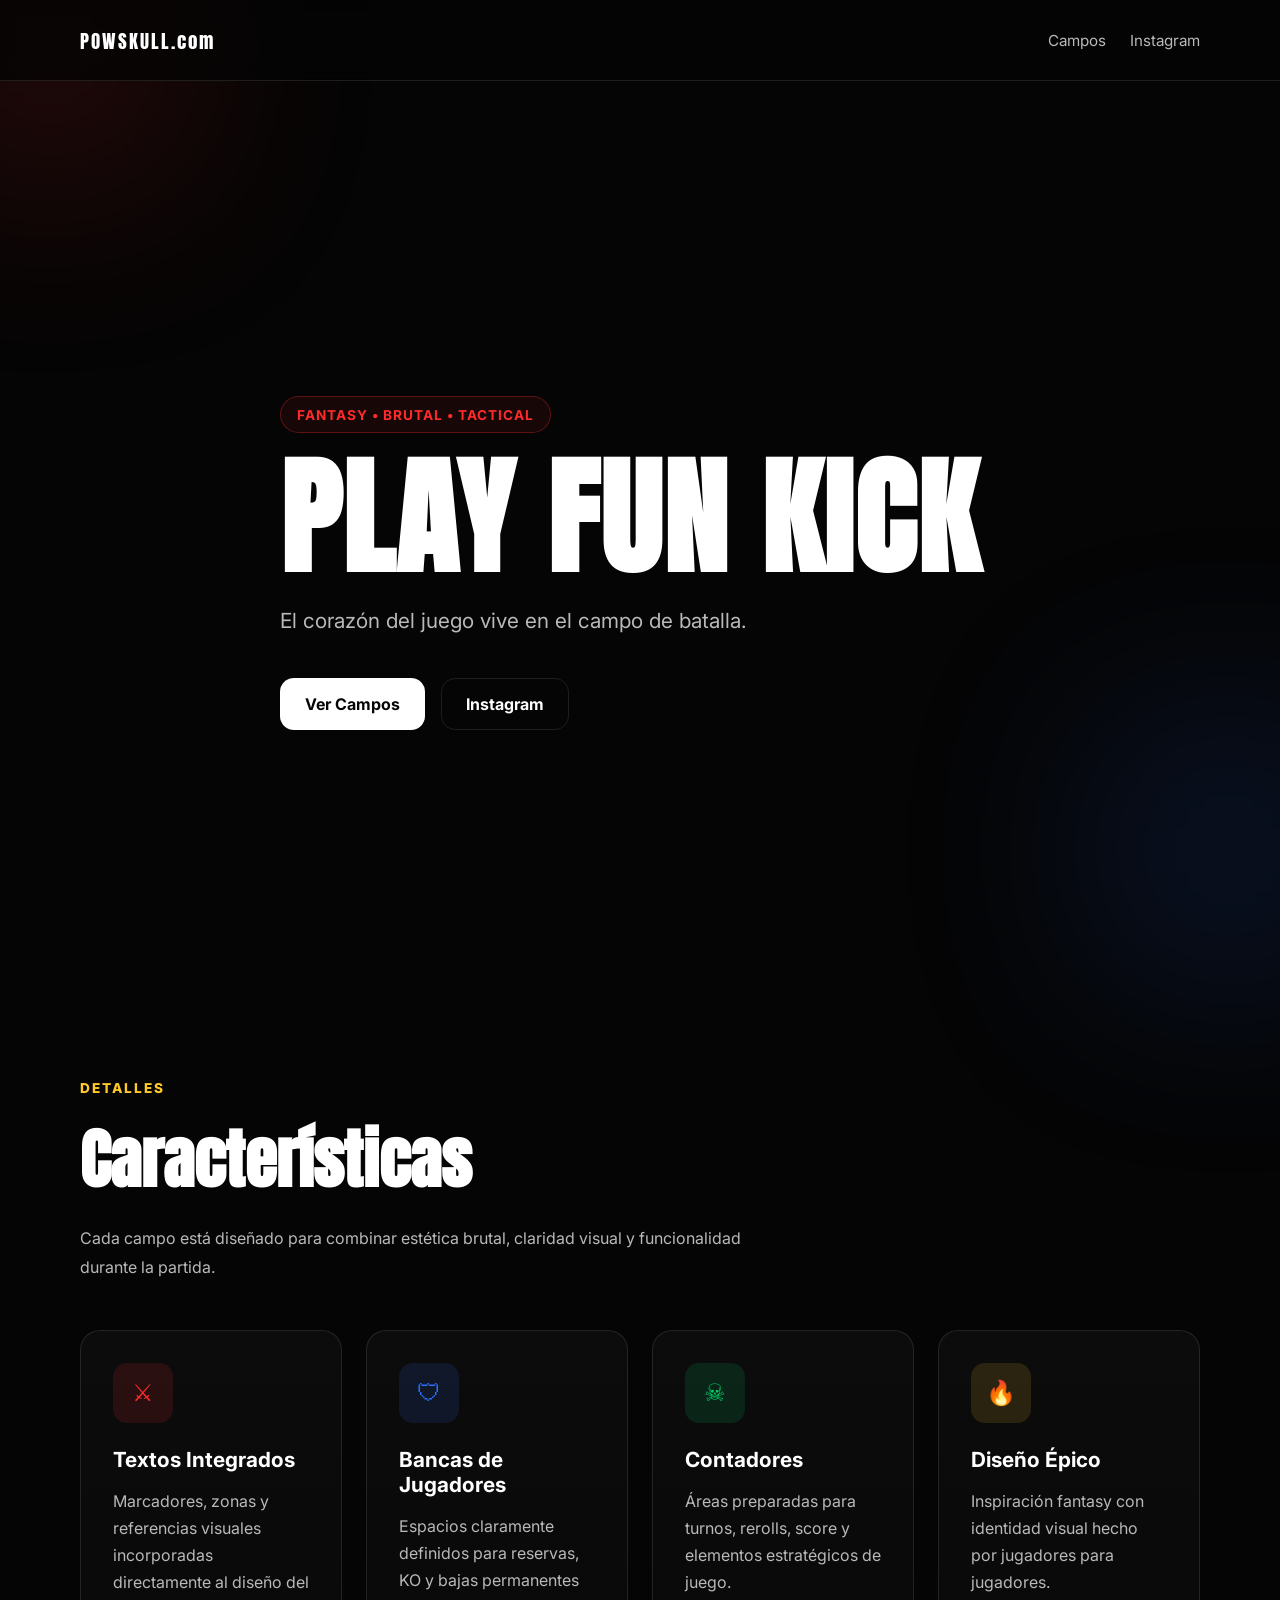
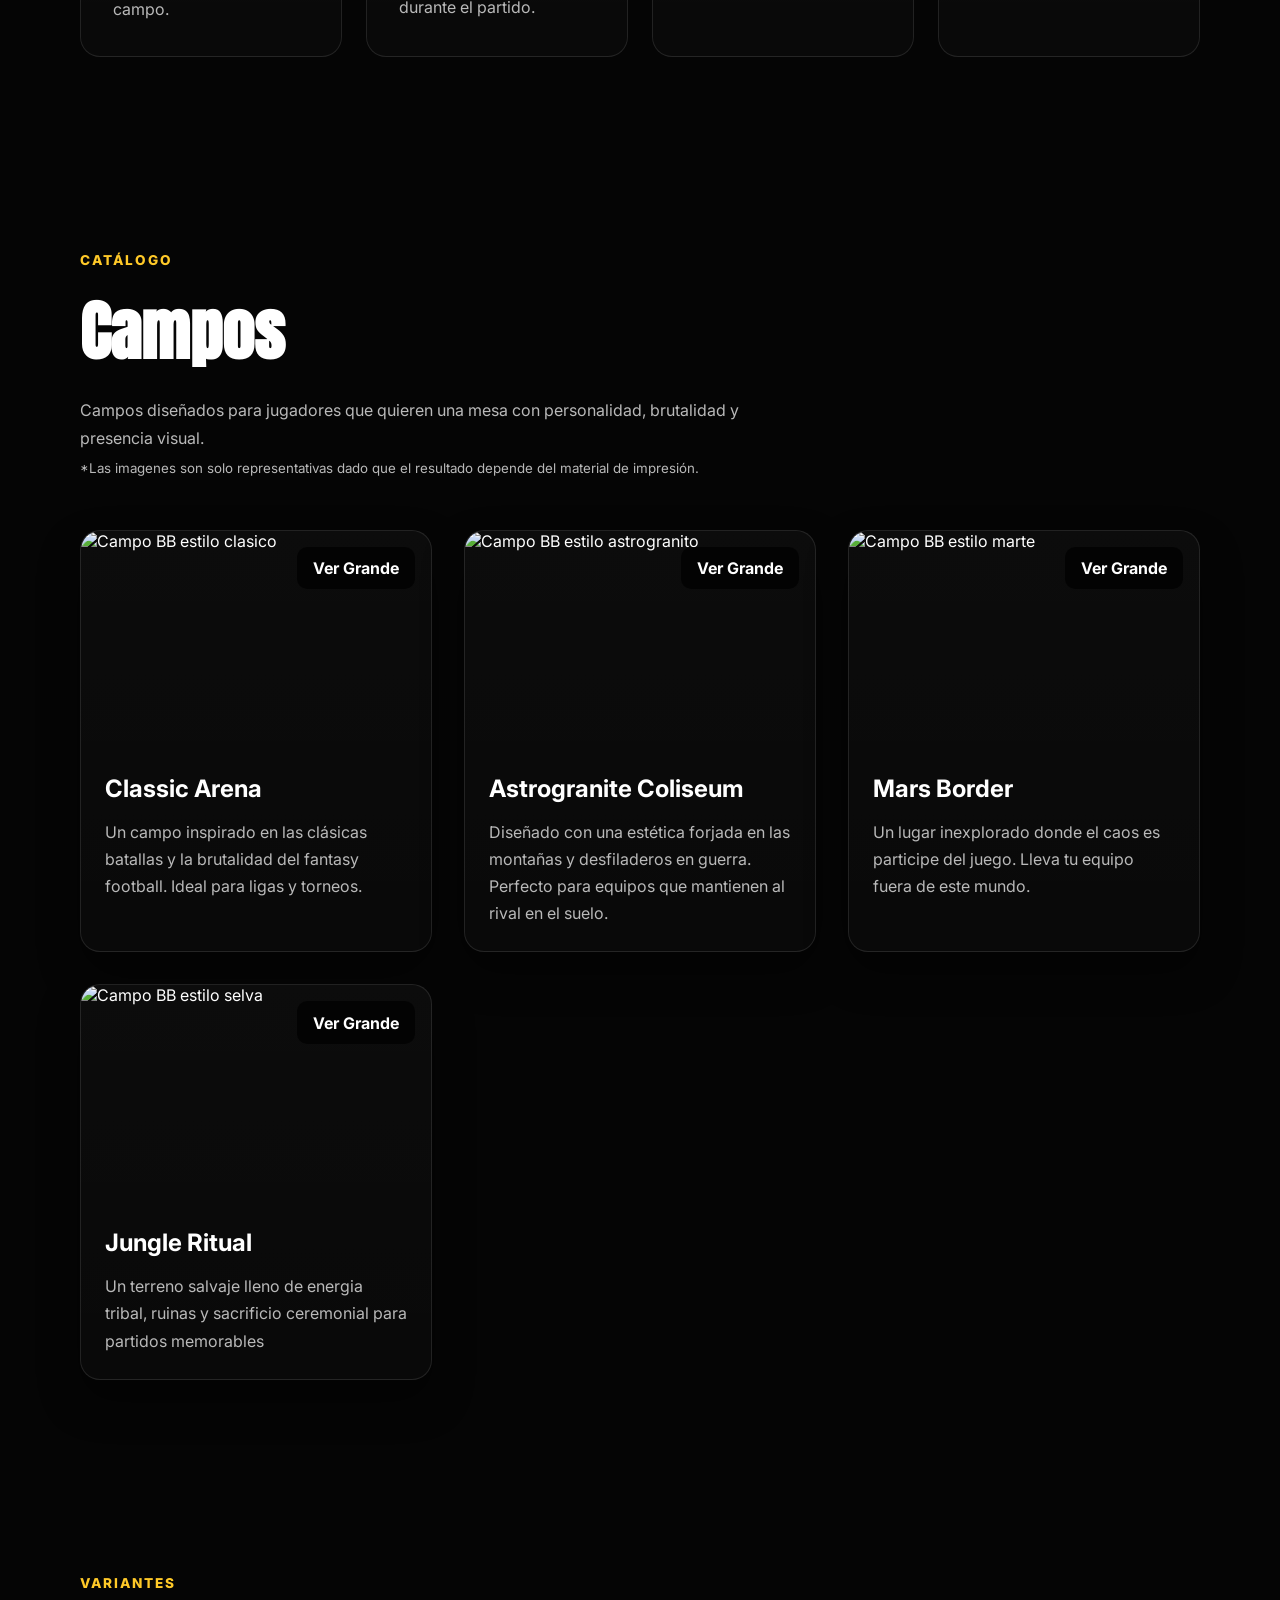
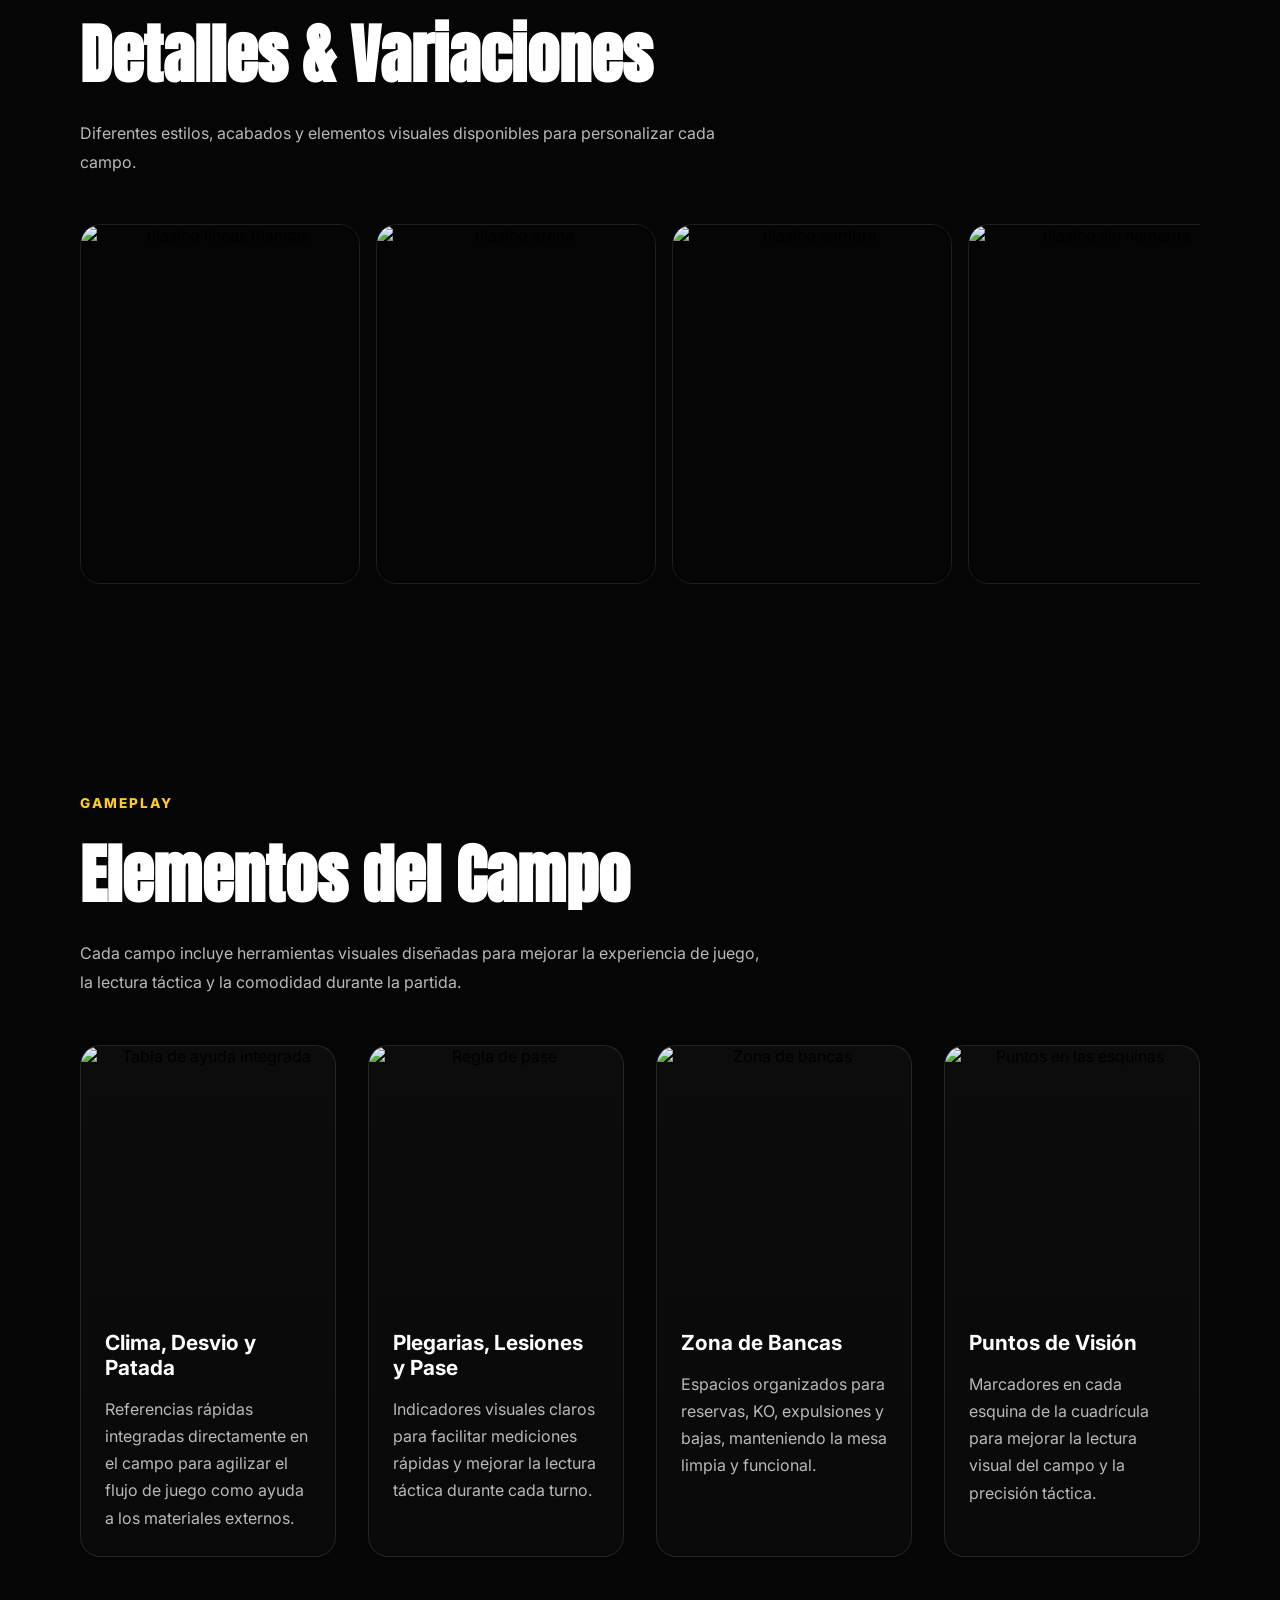
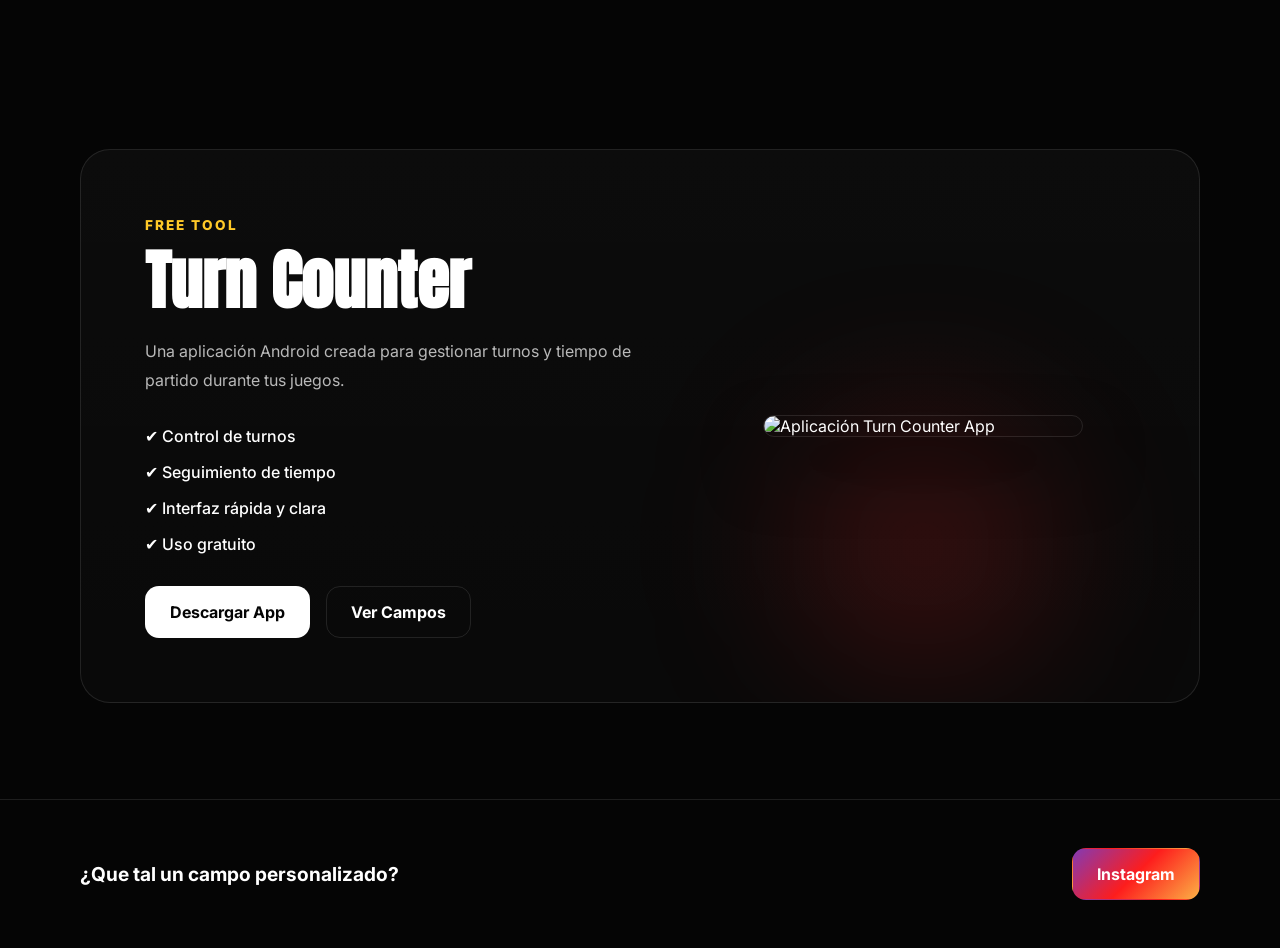
==== index.html @ 105426cb "initial commit" ====
<!DOCTYPE html>
<html lang="es">
  <head>
    <!-- =========================
         META SEO
    ========================== -->
    <meta charset="UTF-8" />
    <meta name="viewport" content="width=device-width, initial-scale=1.0" />

    <title>POWSKULL | Football Fantasy Pitches</title>

    <meta
      name="description"
      content="Catálogo de campos personalizados compatibles con fantasy football. Diseños épicos inspirados en fantasy football y heavy metal."
    />

    <meta
      name="keywords"
      content="Fantasy football, pitches, tabletop, warhammer, campos personalizados, juegos de mesa"
    />

    <meta name="author" content="chilangomagic" />

    <!-- Open Graph -->
    <meta property="og:title" content="PLAY FUN KICK" />
    <meta
      property="og:description"
      content="El corazón del juego vive en el campo de batalla."
    />
    <meta property="og:type" content="website" />

    <!-- Favicon -->
    <link rel="icon" href="./assets/favicon.png" />

    <!-- Fonts -->
    <link rel="preconnect" href="https://fonts.googleapis.com" />
    <link rel="preconnect" href="https://fonts.gstatic.com" crossorigin />

    <link
      href="https://fonts.googleapis.com/css2?family=Anton&family=Inter:wght@300;400;500;700;900&display=swap"
      rel="stylesheet"
    />

    <!-- CSS -->
    <link rel="stylesheet" href="./styles.css" />
  </head>

  <body>
    <!-- =========================
         BACKGROUND EFFECTS
    ========================== -->
    <div class="noise"></div>
    <div class="gradient-orb orb-red"></div>
    <div class="gradient-orb orb-blue"></div>

    <!-- =========================
         HEADER
    ========================== -->
    <header class="header">
      <div class="container">
        <a href="#" class="logo">POWSKULL.com</a>

        <nav class="nav">
          <a href="#pitches">Campos</a>
          <a
			href="https://instagram.com/chilangomagic"
            target="_blank"
            rel="noopener noreferrer"
          >
            Instagram
          </a>
        </nav>
      </div>
    </header>

    <!-- =========================
         HERO
    ========================== -->
    <main>
      <section class="hero">
        <div class="container hero-content">
          <span class="hero-tag">Fantasy • Brutal • Tactical</span>

          <h1>PLAY FUN KICK</h1>

          <p class="hero-description">
            El corazón del juego vive en el campo de batalla.
          </p>

          <div class="hero-actions">
            <a href="#pitches" class="btn btn-primary">
              Ver Campos
            </a>

            <a
              href="https://instagram.com/chilangomagic"
              target="_blank"
              rel="noopener noreferrer"
              class="btn btn-outline"
            >
              Instagram
            </a>
          </div>
        </div>
      </section>

<!-- =========================
     FEATURES
========================== -->
<section class="features section" id="features">
  <div class="container">
    <div class="section-header">
      <span class="section-label">DETALLES</span>

      <h2>Características</h2>

      <p>
        Cada campo está diseñado para combinar estética brutal,
        claridad visual y funcionalidad durante la partida.
      </p>
    </div>

    <div class="features-grid">

      <!-- FEATURE CARD -->
      <article class="feature-card">
        <div class="feature-icon feature-red">⚔</div>

        <h3>Textos Integrados</h3>

        <p>
          Marcadores, zonas y referencias visuales incorporadas
          directamente al diseño del campo.
        </p>
      </article>

      <!-- FEATURE CARD -->
      <article class="feature-card">
        <div class="feature-icon feature-blue">🛡</div>

        <h3>Bancas de Jugadores</h3>

        <p>
          Espacios claramente definidos para reservas, KO y bajas
          permanentes durante el partido.
        </p>
      </article>

      <!-- FEATURE CARD -->
      <article class="feature-card">
        <div class="feature-icon feature-green">☠</div>

        <h3>Contadores</h3>

        <p>
          Áreas preparadas para turnos, rerolls, score y elementos
          estratégicos de juego.
        </p>
      </article>

      <!-- FEATURE CARD -->
      <article class="feature-card">
        <div class="feature-icon feature-yellow">🔥</div>

        <h3>Diseño Épico</h3>

        <p>
          Inspiración fantasy con identidad visual
          hecho por jugadores para jugadores.
        </p>
      </article>

    </div>
  </div>
</section>

      <!-- =========================
           PITCHES
      ========================== -->
      <section class="pitches section" id="pitches">
        <div class="container">
          <div class="section-header">
            <span class="section-label">CATÁLOGO</span>

            <h2>Campos</h2>

            <p>
              Campos diseñados para jugadores que quieren una mesa con
              personalidad, brutalidad y presencia visual. <br/><small>*Las imagenes son solo representativas dado que el resultado depende del material de impresión.</small>
            </p>
          </div>

          <!-- GRID -->
          <div class="pitch-grid">

            <!-- CARD -->
            <article class="pitch-card">

			  <button
				class="expand-button"
				data-image="./assets/clasico-original.jpg"
				data-title="Classic Arena"
			  >
				Ver Grande
			  </button>

			  <div class="pitch-image-wrapper">
				<img
				  src="./assets/clasico-original.jpg"
				  alt="Campo BB estilo clasico"
				  class="pitch-image"
				  loading="lazy"
				/>
			  </div>

			  <div class="pitch-content">
				<h3>Classic Arena</h3>

				<p>
				  Un campo inspirado en las clásicas batallas y la brutalidad del fantasy
				  football. Ideal para ligas y torneos.
				</p>
			  </div>
			</article>

            <!-- CARD -->
		  <article class="pitch-card">
			  <button
				class="expand-button"
				data-image="./assets/astrogranito.jpg"
				data-title="Astrogranite Coliseum"
			  >
				Ver Grande
			  </button>

			  <div class="pitch-image-wrapper">
				<img
				  src="./assets/astrogranito.jpg"
				  alt="Campo BB estilo astrogranito"
				  class="pitch-image"
				  loading="lazy"
				/>
			  </div>

			  <div class="pitch-content">
				<h3>Astrogranite Coliseum</h3>

				<p>
				  Diseñado con una estética forjada en las montañas y desfiladeros en guerra.
                  Perfecto para equipos que mantienen al rival en el suelo.
				</p>
			  </div>
			</article>

            <!-- CARD -->
		  <article class="pitch-card">
			  <button
				class="expand-button"
				data-image="./assets/marte.jpg"
				data-title="Mars Border"
			  >
				Ver Grande
			  </button>

			  <div class="pitch-image-wrapper">
				<img
				  src="./assets/marte.jpg"
				  alt="Campo BB estilo marte"
				  class="pitch-image"
				  loading="lazy"
				/>
			  </div>

			  <div class="pitch-content">
				<h3>Mars Border</h3>

				<p>
				  Un lugar inexplorado donde el caos es participe del juego.
				  Lleva tu equipo fuera de este mundo.
				</p>
			  </div>
			</article>

            <!-- CARD -->
		  <article class="pitch-card">
			  <button
				class="expand-button"
				data-image="./assets/selva.jpg"
				data-title="Jungle Ritual"
			  >
				Ver Grande
			  </button>

			  <div class="pitch-image-wrapper">
				<img
				  src="./assets/selva.jpg"
				  alt="Campo BB estilo selva"
				  class="pitch-image"
				  loading="lazy"
				/>
			  </div>

			  <div class="pitch-content">
				<h3>Jungle Ritual</h3>

				<p>
				  Un terreno salvaje lleno de energia tribal, ruinas y sacrificio ceremonial para partidos memorables
				</p>
			  </div>

          </div>
        </div>
      </section>
	  
	  <!-- =========================
     VARIANTS GALLERY
========================== -->
<section class="variants section" id="variants">
  <div class="container">

    <div class="section-header">
      <span class="section-label">VARIANTES</span>

      <h2>Detalles & Variaciones</h2>

      <p>
        Diferentes estilos, acabados y elementos visuales
        disponibles para personalizar cada campo.
      </p>
    </div>

    <!-- CAROUSEL -->
    <div class="variants-carousel">

      <!-- ITEM -->
      <article class="variant-item">
        <button
          class="variant-expand"
          data-image="./assets/clasico-lineas-blancas.jpg"
          data-title="Classic White Lines"
        >
          <img
            src="./assets/clasico-lineas-blancas.jpg"
            alt="clasico lineas blancas"
            loading="lazy"
          />
        </button>
      </article>

      <!-- ITEM -->
      <article class="variant-item">
        <button
          class="variant-expand"
          data-image="./assets/clasico-arena.jpg"
          data-title="Classic Sand"
        >
          <img
            src="./assets/clasico-arena.jpg"
            alt="clasico arena"
            loading="lazy"
          />
        </button>
      </article>

      <!-- ITEM -->
      <article class="variant-item">
        <button
          class="variant-expand"
          data-image="./assets/clasico-sombra.jpg"
          data-title="Classic Shadow"
        >
          <img
            src="./assets/clasico-sombra.jpg"
            alt="clasico sombra"
            loading="lazy"
          />
        </button>
      </article>
	  
      <!-- ITEM -->
      <article class="variant-item">
        <button
          class="variant-expand"
          data-image="./assets/classic-whithout-numbers.jpg"
          data-title="Classic Without Numbers"
        >
          <img
            src="./assets/classic-whithout-numbers.jpg"
            alt="clasico sin numeros"
            loading="lazy"
          />
        </button>
      </article>	 

      <!-- ITEM -->
      <article class="variant-item">
        <button
          class="variant-expand"
          data-image="./assets/classic-dust-without-logo.jpg"
          data-title="Classic Without Logo"
        >
          <img
            src="./assets/classic-dust-without-logo.jpg"
            alt="clasico sin logo"
            loading="lazy"
          />
        </button>
      </article>	  

      
    </div>

  </div>
</section>

<!-- =========================
     GAME ELEMENTS
========================== -->
<section class="game-elements section" id="game-elements">
  <div class="container">

    <div class="section-header">
      <span class="section-label">GAMEPLAY</span>

      <h2>Elementos del Campo</h2>

      <p>
        Cada campo incluye herramientas visuales diseñadas
        para mejorar la experiencia de juego, la lectura
        táctica y la comodidad durante la partida.
      </p>
    </div>

    <div class="elements-grid">

      <!-- ITEM -->
      <article class="element-card">

        <button
          class="element-expand"
          data-image="./assets/tables-01.jpg"
          data-title="Clima, Desvio y Patada"
        >
          <img
            src="./assets/tables-01.jpg"
            alt="Tabla de ayuda integrada"
            loading="lazy"
          />
        </button>

        <div class="element-content">
          <h3>Clima, Desvio y Patada</h3>

          <p>
            Referencias rápidas integradas directamente
            en el campo para agilizar el flujo de juego
            como ayuda a los materiales externos.
          </p>
        </div>

      </article>

      <!-- ITEM -->
      <article class="element-card">

        <button
          class="element-expand"
          data-image="./assets/tables-02.jpg"
          data-title="Plegarias, Lesiones y Pase"
        >
          <img
            src="./assets/tables-02.jpg"
            alt="Regla de pase"
            loading="lazy"
          />
        </button>

        <div class="element-content">
          <h3>Plegarias, Lesiones y Pase</h3>

          <p>
            Indicadores visuales claros para facilitar
            mediciones rápidas y mejorar la lectura
            táctica durante cada turno.
          </p>
        </div>

      </article>

      <!-- ITEM -->
      <article class="element-card">

        <button
          class="element-expand"
          data-image="./assets/bancas.jpg"
          data-title="Zona de Bancas"
        >
          <img
            src="./assets/bancas.jpg"
            alt="Zona de bancas"
            loading="lazy"
          />
        </button>

        <div class="element-content">
          <h3>Zona de Bancas</h3>

          <p>
            Espacios organizados para reservas, KO,
            expulsiones y bajas, manteniendo la mesa
            limpia y funcional.
          </p>
        </div>

      </article>

      <!-- ITEM -->
      <article class="element-card">

        <button
          class="element-expand"
          data-image="./assets/esquinas.jpg"
          data-title="Puntos de Visión"
        >
          <img
            src="./assets/esquinas.jpg"
            alt="Puntos en las esquinas"
            loading="lazy"
          />
        </button>

        <div class="element-content">
          <h3>Puntos de Visión</h3>

          <p>
            Marcadores en cada esquina de la cuadrícula
            para mejorar la lectura visual del campo
            y la precisión táctica.
          </p>
        </div>

      </article>

    </div>

  </div>
</section>

<!-- =========================
     APP SECTION
========================== -->
<section class="app-section section" id="app">
  <div class="container">

    <div class="app-wrapper">

      <!-- CONTENT -->
      <div class="app-content">

        <span class="section-label">
          FREE TOOL
        </span>

        <h2>
          Turn Counter
        </h2>

        <p>
          Una aplicación Android creada para gestionar
          turnos y tiempo de partido
          durante tus juegos.
        </p>

        <ul class="app-features">
          <li>✔ Control de turnos</li>
          <li>✔ Seguimiento de tiempo</li>
          <li>✔ Interfaz rápida y clara</li>
          <li>✔ Uso gratuito</li>
        </ul>

        <div class="app-actions">

          <!-- CAMBIA EL LINK -->
          <a
            href="https://bb-turn-counter.vercel.app/resources/turncounter.apk"
            target="_blank"
            rel="noopener noreferrer"
            class="btn btn-primary"
          >
            Descargar App
          </a>

          <a
            href="#pitches"
            class="btn btn-outline"
          >
            Ver Campos
          </a>

        </div>

      </div>

      <!-- IMAGE -->
      <div class="app-image-wrapper">

        <!-- CAMBIA LA IMAGEN -->
        <img
          src="https://bb-turn-counter.vercel.app/img/turn-counter.jpeg"
          alt="Aplicación Turn Counter App"
          class="app-image"
          loading="lazy"
        />

      </div>

    </div>

  </div>
</section>
    </main>

    <!-- =========================
         FOOTER
    ========================== -->
    <footer class="footer">
      <div class="container footer-content">
        <p class="footer-title">
          ¿Que tal un campo personalizado?
        </p>

        <div class="footer-actions">
          <a
            href="https://wa.me/5210000000000"
            target="_blank"
            rel="noopener noreferrer"
            class="btn btn-whatsapp"
			style="display:none"
          >
            WhatsApp
          </a>

          <a
            href="https://instagram.com/chilangomagic"
            target="_blank"
            rel="noopener noreferrer"
            class="btn btn-instagram"
          >
            Instagram
          </a>
        </div>
      </div>
    </footer>

<!-- =========================
     IMAGE MODAL
========================== -->
<div class="modal" id="imageModal">
  <div class="modal-overlay"></div>

  <div class="modal-content">
    <button class="modal-close" id="modalClose">
      ✕
    </button>

    <img
      src=""
      alt=""
      class="modal-image"
      id="modalImage"
    />

    <h3 class="modal-title" id="modalTitle"></h3>
  </div>
</div>
    <!-- JS -->
    <script src="./main.js"></script>
  </body>
</html>
---- styles.css ----
/* =========================================
   RESET
========================================= */

*,
*::before,
*::after {
  box-sizing: border-box;
  margin: 0;
  padding: 0;
}

html {
  scroll-behavior: smooth;
}

img {
  display: block;
  width: 100%;
}

a {
  text-decoration: none;
  color: inherit;
}

button,
input,
textarea {
  font: inherit;
}

/* =========================================
   ROOT
========================================= */

:root {
  --bg: #050505;
  --bg-secondary: #101010;

  --white: #ffffff;
  --gray: #b9b9b9;
  --border: rgba(255, 255, 255, 0.1);

  --red: #ff2b2b;
  --blue: #2b6fff;
  --green: #00d26a;
  --yellow: #ffc928;

  --shadow: 0 20px 40px rgba(0, 0, 0, 0.45);

  --radius: 20px;

  --transition: 0.3s ease;
}

/* =========================================
   BASE
========================================= */

body {
  font-family: "Inter", sans-serif;
  background: var(--bg);
  color: var(--white);
  overflow-x: hidden;
  min-height: 100vh;
  position: relative;
}

.container {
  width: min(1120px, 92%);
  margin-inline: auto;
}

.section {
  padding: 6rem 0;
}

/* =========================================
   BACKGROUND FX
========================================= */

.noise {
  position: fixed;
  inset: 0;
  opacity: 0.03;
  pointer-events: none;
  z-index: -1;

  background-image:
    url("https://www.transparenttextures.com/patterns/asfalt-dark.png");
}

.gradient-orb {
  position: fixed;
  width: 300px;
  height: 300px;
  filter: blur(100px);
  opacity: 0.12;
  z-index: -1;
}

.orb-red {
  background: var(--red);
  top: -100px;
  left: -100px;
}

.orb-blue {
  background: var(--blue);
  right: -100px;
  bottom: -100px;
}

/* =========================================
   HEADER
========================================= */

.header {
  position: sticky;
  top: 0;
  z-index: 100;

  backdrop-filter: blur(10px);

  background: rgba(5, 5, 5, 0.75);

  border-bottom: 1px solid var(--border);
}

.header .container {
  display: flex;
  align-items: center;
  justify-content: space-between;

  min-height: 80px;
}

.logo {
  font-family: "Anton", sans-serif;
  letter-spacing: 2px;
  font-size: 1.2rem;
}

.nav {
  display: flex;
  gap: 1.5rem;
}

.nav a {
  color: var(--gray);
  transition: var(--transition);
  font-size: 0.95rem;
}

.nav a:hover {
  color: var(--white);
}

/* =========================================
   HERO
========================================= */

.hero {
  min-height: 100vh;

  display: flex;
  align-items: center;

  padding: 8rem 0 4rem;
}

.hero-content {
  max-width: 720px;
}

.hero-tag {
  display: inline-block;

  border: 1px solid rgba(255, 43, 43, 0.3);

  background: rgba(255, 43, 43, 0.08);

  color: var(--red);

  padding: 0.6rem 1rem;
  border-radius: 999px;

  margin-bottom: 1.5rem;

  font-size: 0.85rem;
  font-weight: 700;
  letter-spacing: 1px;
  text-transform: uppercase;
}

.hero h1 {
  font-family: "Anton", sans-serif;
  font-size: clamp(4rem, 14vw, 8rem);
  line-height: 0.95;
  letter-spacing: 2px;

  margin-bottom: 1.5rem;
}

.hero-description {
  color: var(--gray);

  font-size: clamp(1rem, 2vw, 1.3rem);

  line-height: 1.7;

  max-width: 620px;

  margin-bottom: 2.5rem;
}

/* =========================================
   BUTTONS
========================================= */

.hero-actions,
.footer-actions {
  display: flex;
  gap: 1rem;
  flex-wrap: wrap;
}

.btn {
  display: inline-flex;
  align-items: center;
  justify-content: center;

  min-height: 52px;

  padding: 0 1.5rem;

  border-radius: 14px;

  font-weight: 700;

  transition: var(--transition);

  border: 1px solid transparent;
}

.btn:hover {
  transform: translateY(-2px);
}

.btn-primary {
  background: var(--white);
  color: var(--bg);
}

.btn-primary:hover {
  background: var(--red);
  color: var(--white);
}

.btn-outline {
  border-color: var(--border);
  color: var(--white);
}

.btn-outline:hover {
  border-color: var(--blue);
  background: rgba(43, 111, 255, 0.08);
}

.btn-whatsapp {
  background: var(--green);
  color: var(--bg);
}

.btn-instagram {
  background: linear-gradient(
    135deg,
    #833ab4,
    #fd1d1d,
    #fcb045
  );

  color: var(--white);
}

/* =========================================
   SECTION HEADER
========================================= */

.section-header {
  margin-bottom: 3rem;
}

.section-label {
  display: inline-block;

  color: var(--yellow);

  font-size: 0.85rem;
  font-weight: 800;
  letter-spacing: 2px;

  margin-bottom: 1rem;
}

.section-header h2 {
  font-family: "Anton", sans-serif;

  font-size: clamp(2.5rem, 8vw, 4rem);

  margin-bottom: 1rem;
}

.section-header p {
  color: var(--gray);

  max-width: 680px;

  line-height: 1.8;
}

/* =========================================
   PITCH GRID
========================================= */

.pitch-grid {
  display: grid;
  gap: 2rem;
}

.pitch-card {
  background: linear-gradient(
    180deg,
    rgba(255, 255, 255, 0.03),
    rgba(255, 255, 255, 0.02)
  );

  border: 1px solid var(--border);

  border-radius: var(--radius);

  overflow: hidden;

  transition: var(--transition);

  box-shadow: var(--shadow);
}

.pitch-card:hover {
  transform: translateY(-6px);
  border-color: rgba(255, 43, 43, 0.3);
}

.pitch-image-wrapper {
  overflow: hidden;
  aspect-ratio: 16 / 10;
}

.pitch-image {
  height: 100%;
  object-fit: cover;

  transition: transform 0.5s ease;
}

.pitch-card:hover .pitch-image {
  transform: scale(1.05);
}

.pitch-content {
  padding: 1.5rem;
}

.pitch-content h3 {
  font-size: 1.5rem;

  margin-bottom: 1rem;
}

.pitch-content p {
  color: var(--gray);

  line-height: 1.7;
}

/* =========================================
   FOOTER
========================================= */

.footer {
  border-top: 1px solid var(--border);

  padding: 3rem 0;
}

.footer-content {
  display: flex;
  flex-direction: column;
  gap: 2rem;
}

.footer-title {
  font-size: 1.2rem;
  font-weight: 700;
}

/* =========================================
   RESPONSIVE
========================================= */

@media (min-width: 768px) {
  .pitch-grid {
    grid-template-columns: repeat(2, 1fr);
  }

  .footer-content {
    flex-direction: row;
    align-items: center;
    justify-content: space-between;
  }
}

@media (min-width: 1024px) {
  .pitch-grid {
    grid-template-columns: repeat(3, 1fr);
  }
}

/* =========================================
   SCROLL REVEAL
========================================= */

.hidden {
  opacity: 0;
  transform: translateY(30px);
}

.show {
  opacity: 1;
  transform: translateY(0);

  transition:
    opacity 0.6s ease,
    transform 0.6s ease;
}

/* =========================================
   FEATURES
========================================= */

.features-grid {
  display: grid;
  gap: 1.5rem;
}

.feature-card {
  background: linear-gradient(
    180deg,
    rgba(255, 255, 255, 0.03),
    rgba(255, 255, 255, 0.02)
  );

  border: 1px solid var(--border);

  border-radius: var(--radius);

  padding: 2rem;

  transition: var(--transition);
}

.feature-card:hover {
  transform: translateY(-4px);

  border-color: rgba(255, 255, 255, 0.2);
}

.feature-icon {
  width: 60px;
  height: 60px;

  display: flex;
  align-items: center;
  justify-content: center;

  border-radius: 14px;

  font-size: 1.5rem;

  margin-bottom: 1.5rem;
}

.feature-red {
  background: rgba(255, 43, 43, 0.12);
  color: var(--red);
}

.feature-blue {
  background: rgba(43, 111, 255, 0.12);
  color: var(--blue);
}

.feature-green {
  background: rgba(0, 210, 106, 0.12);
  color: var(--green);
}

.feature-yellow {
  background: rgba(255, 201, 40, 0.12);
  color: var(--yellow);
}

.feature-card h3 {
  margin-bottom: 1rem;
  font-size: 1.3rem;
}

.feature-card p {
  color: var(--gray);
  line-height: 1.7;
}

/* =========================================
   EXPAND BUTTON
========================================= */

.expand-button {
  position: absolute;
  top: 1rem;
  right: 1rem;

  z-index: 5;

  border: none;

  background: rgba(0, 0, 0, 0.7);

  color: var(--white);

  padding: 0.7rem 1rem;

  border-radius: 10px;

  cursor: pointer;

  font-weight: 700;

  transition: var(--transition);
}

.expand-button:hover {
  background: var(--red);
}

.pitch-card {
  position: relative;
}

/* =========================================
   MODAL
========================================= */

.modal {
  position: fixed;
  inset: 0;

  z-index: 999;

  display: flex;
  align-items: center;
  justify-content: center;

  opacity: 0;
  visibility: hidden;

  transition: 0.3s ease;
}

.modal.active {
  opacity: 1;
  visibility: visible;
}

.modal-overlay {
  position: absolute;
  inset: 0;

  background: rgba(0, 0, 0, 0.85);

  backdrop-filter: blur(6px);
}

.modal-content {
  position: relative;

  width: min(1100px, 92%);
  max-height: 90vh;

  z-index: 2;

  animation: modalShow 0.3s ease;
}

.modal-image {
  width: 100%;

  max-height: 80vh;

  object-fit: contain;

  border-radius: 20px;

  border: 1px solid var(--border);
}

.modal-title {
  margin-top: 1rem;

  text-align: center;

  font-size: 1.2rem;
}

.modal-close {
  position: absolute;

  top: -1rem;
  right: -1rem;

  width: 50px;
  height: 50px;

  border: none;

  border-radius: 50%;

  background: var(--red);

  color: var(--white);

  cursor: pointer;

  font-size: 1.2rem;

  font-weight: 700;
}

@keyframes modalShow {
  from {
    opacity: 0;
    transform: scale(0.95);
  }

  to {
    opacity: 1;
    transform: scale(1);
  }
}

/* =========================================
   RESPONSIVE
========================================= */

@media (min-width: 768px) {
  .features-grid {
    grid-template-columns: repeat(2, 1fr);
  }
}

@media (min-width: 1024px) {
  .features-grid {
    grid-template-columns: repeat(4, 1fr);
  }
}

/* =========================================
   VARIANTS
========================================= */

.variants-carousel {
  display: flex;
  gap: 1rem;

  overflow-x: auto;

  padding-bottom: 1rem;

  scroll-snap-type: x mandatory;

  scrollbar-width: thin;
}

.variants-carousel::-webkit-scrollbar {
  height: 8px;
}

.variants-carousel::-webkit-scrollbar-thumb {
  background: rgba(255, 255, 255, 0.15);
  border-radius: 999px;
}

.variant-item {
  min-width: 280px;

  flex-shrink: 0;

  scroll-snap-align: start;
}

.variant-expand {
  width: 100%;

  border: none;

  background: transparent;

  cursor: pointer;

  border-radius: 20px;

  overflow: hidden;

  position: relative;

  transition: var(--transition);
}

.variant-expand::after {
  content: "CLICK PARA AMPLIAR";

  position: absolute;

  inset: auto 0 0 0;

  padding: 1rem;

  background: linear-gradient(
    to top,
    rgba(0, 0, 0, 0.9),
    transparent
  );

  color: var(--white);

  font-size: 0.8rem;
  font-weight: 700;
  letter-spacing: 1px;

  opacity: 0;

  transition: var(--transition);
}

.variant-expand:hover::after {
  opacity: 1;
}

.variant-expand img {
  width: 100%;
  height: 360px;

  object-fit: cover;

  border-radius: 20px;

  border: 1px solid var(--border);

  transition:
    transform 0.4s ease,
    border-color 0.3s ease;
}

.variant-expand:hover img {
  transform: scale(1.03);

  border-color: rgba(255, 43, 43, 0.4);
}

/* =========================================
   GAME ELEMENTS
========================================= */

.elements-grid {
  display: grid;
  gap: 2rem;
}

.element-card {
  background: linear-gradient(
    180deg,
    rgba(255, 255, 255, 0.03),
    rgba(255, 255, 255, 0.02)
  );

  border: 1px solid var(--border);

  border-radius: var(--radius);

  overflow: hidden;

  transition: var(--transition);
}

.element-card:hover {
  transform: translateY(-5px);

  border-color: rgba(255, 43, 43, 0.3);
}

.element-expand {
  width: 100%;

  border: none;

  background: transparent;

  cursor: pointer;

  overflow: hidden;

  position: relative;
}

.element-expand::after {
  content: "VER DETALLE";

  position: absolute;

  left: 0;
  right: 0;
  bottom: 0;

  padding: 1rem;

  background: linear-gradient(
    to top,
    rgba(0, 0, 0, 0.9),
    transparent
  );

  color: var(--white);

  font-size: 0.8rem;
  font-weight: 700;
  letter-spacing: 1px;

  opacity: 0;

  transition: var(--transition);
}

.element-expand:hover::after {
  opacity: 1;
}

.element-expand img {
  width: 100%;
  height: 260px;

  object-fit: cover;

  transition: transform 0.4s ease;
}

.element-expand:hover img {
  transform: scale(1.04);
}

.element-content {
  padding: 1.5rem;
}

.element-content h3 {
  margin-bottom: 1rem;

  font-size: 1.3rem;
}

.element-content p {
  color: var(--gray);

  line-height: 1.7;
}

/* =========================================
   RESPONSIVE
========================================= */

@media (min-width: 768px) {
  .elements-grid {
    grid-template-columns: repeat(2, 1fr);
  }
}

@media (min-width: 1200px) {
  .elements-grid {
    grid-template-columns: repeat(4, 1fr);
  }
}

/* =========================================
   APP SECTION
========================================= */

.app-wrapper {
  display: grid;
  gap: 3rem;

  align-items: center;

  background: linear-gradient(
    180deg,
    rgba(255, 255, 255, 0.03),
    rgba(255, 255, 255, 0.02)
  );

  border: 1px solid var(--border);

  border-radius: 30px;

  overflow: hidden;

  padding: 2rem;
}

.app-content h2 {
  font-family: "Anton", sans-serif;

  font-size: clamp(2.5rem, 7vw, 4rem);

  margin-bottom: 1.5rem;

  line-height: 1;
}

.app-content p {
  color: var(--gray);

  line-height: 1.8;

  margin-bottom: 2rem;

  max-width: 600px;
}

.app-features {
  list-style: none;

  display: grid;
  gap: 1rem;

  margin-bottom: 2rem;
}

.app-features li {
  color: var(--white);

  font-weight: 500;
}

.app-actions {
  display: flex;
  flex-wrap: wrap;
  gap: 1rem;
}

.app-image-wrapper {
  position: relative;

  display: flex;
  justify-content: center;
}

.app-image-wrapper::before {
  content: "";

  position: absolute;

  width: 260px;
  height: 260px;

  background: rgba(255, 43, 43, 0.18);

  filter: blur(80px);

  border-radius: 50%;

  z-index: 0;
}

.app-image {
  position: relative;

  width: min(320px, 100%);

  border-radius: 30px;

  border: 1px solid rgba(255, 255, 255, 0.1);

  box-shadow: 0 30px 60px rgba(0, 0, 0, 0.5);

  z-index: 1;

  transition: transform 0.4s ease;
}

.app-image:hover {
  transform: translateY(-8px) scale(1.02);
}

/* =========================================
   RESPONSIVE
========================================= */

@media (min-width: 992px) {
  .app-wrapper {
    grid-template-columns: 1.1fr 0.9fr;

    padding: 4rem;
  }
}
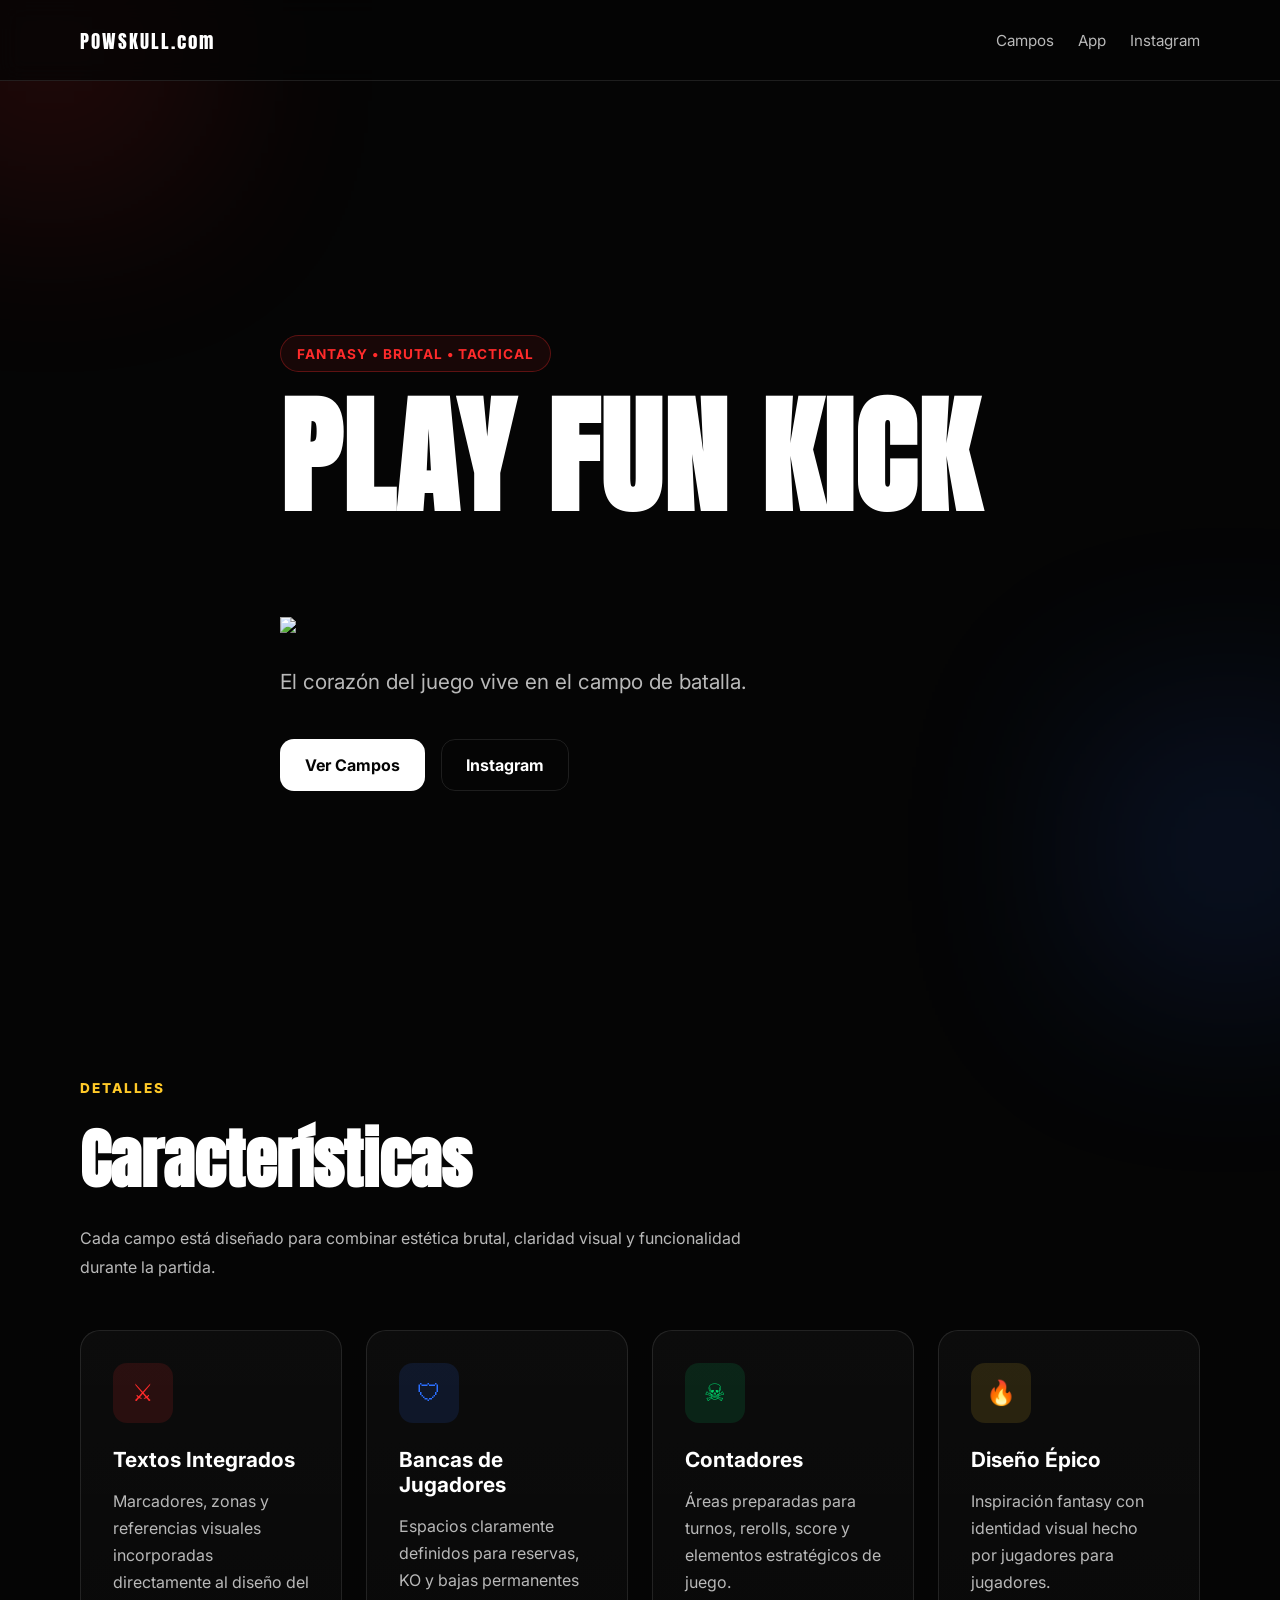
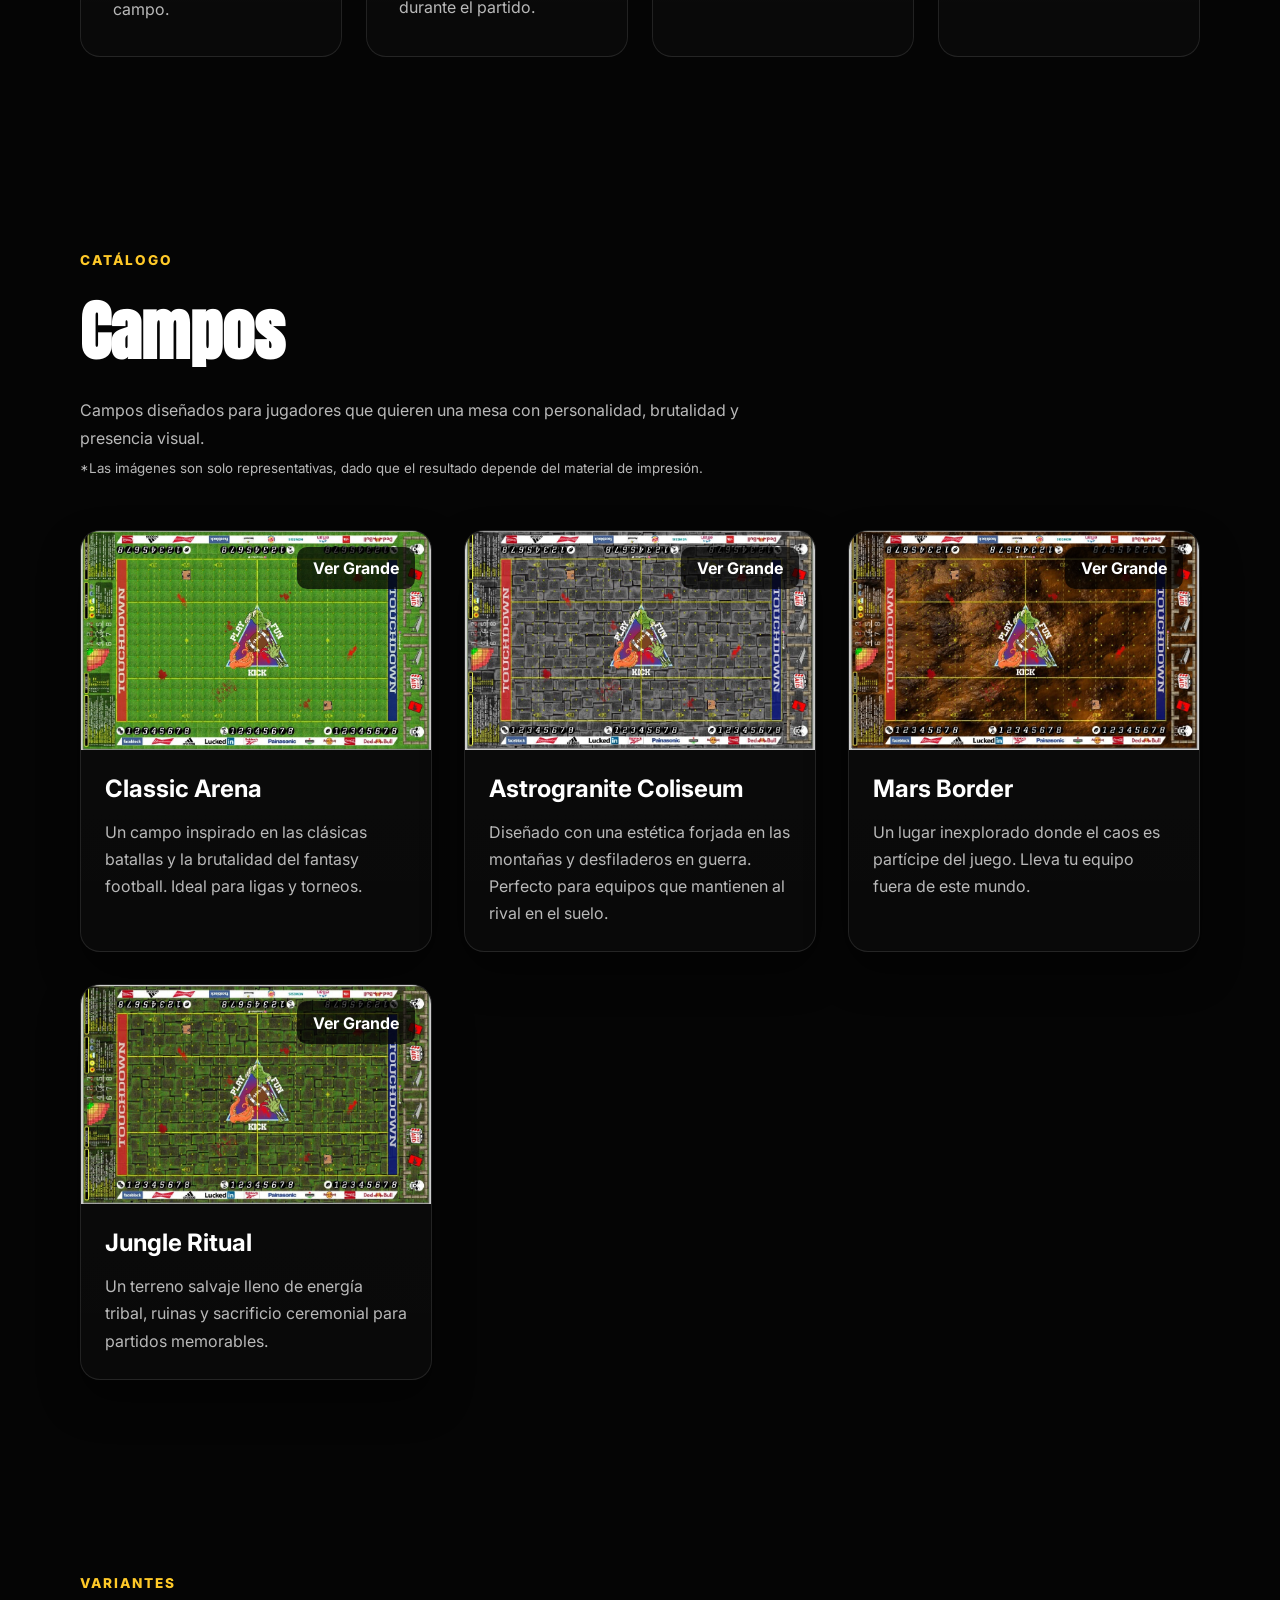
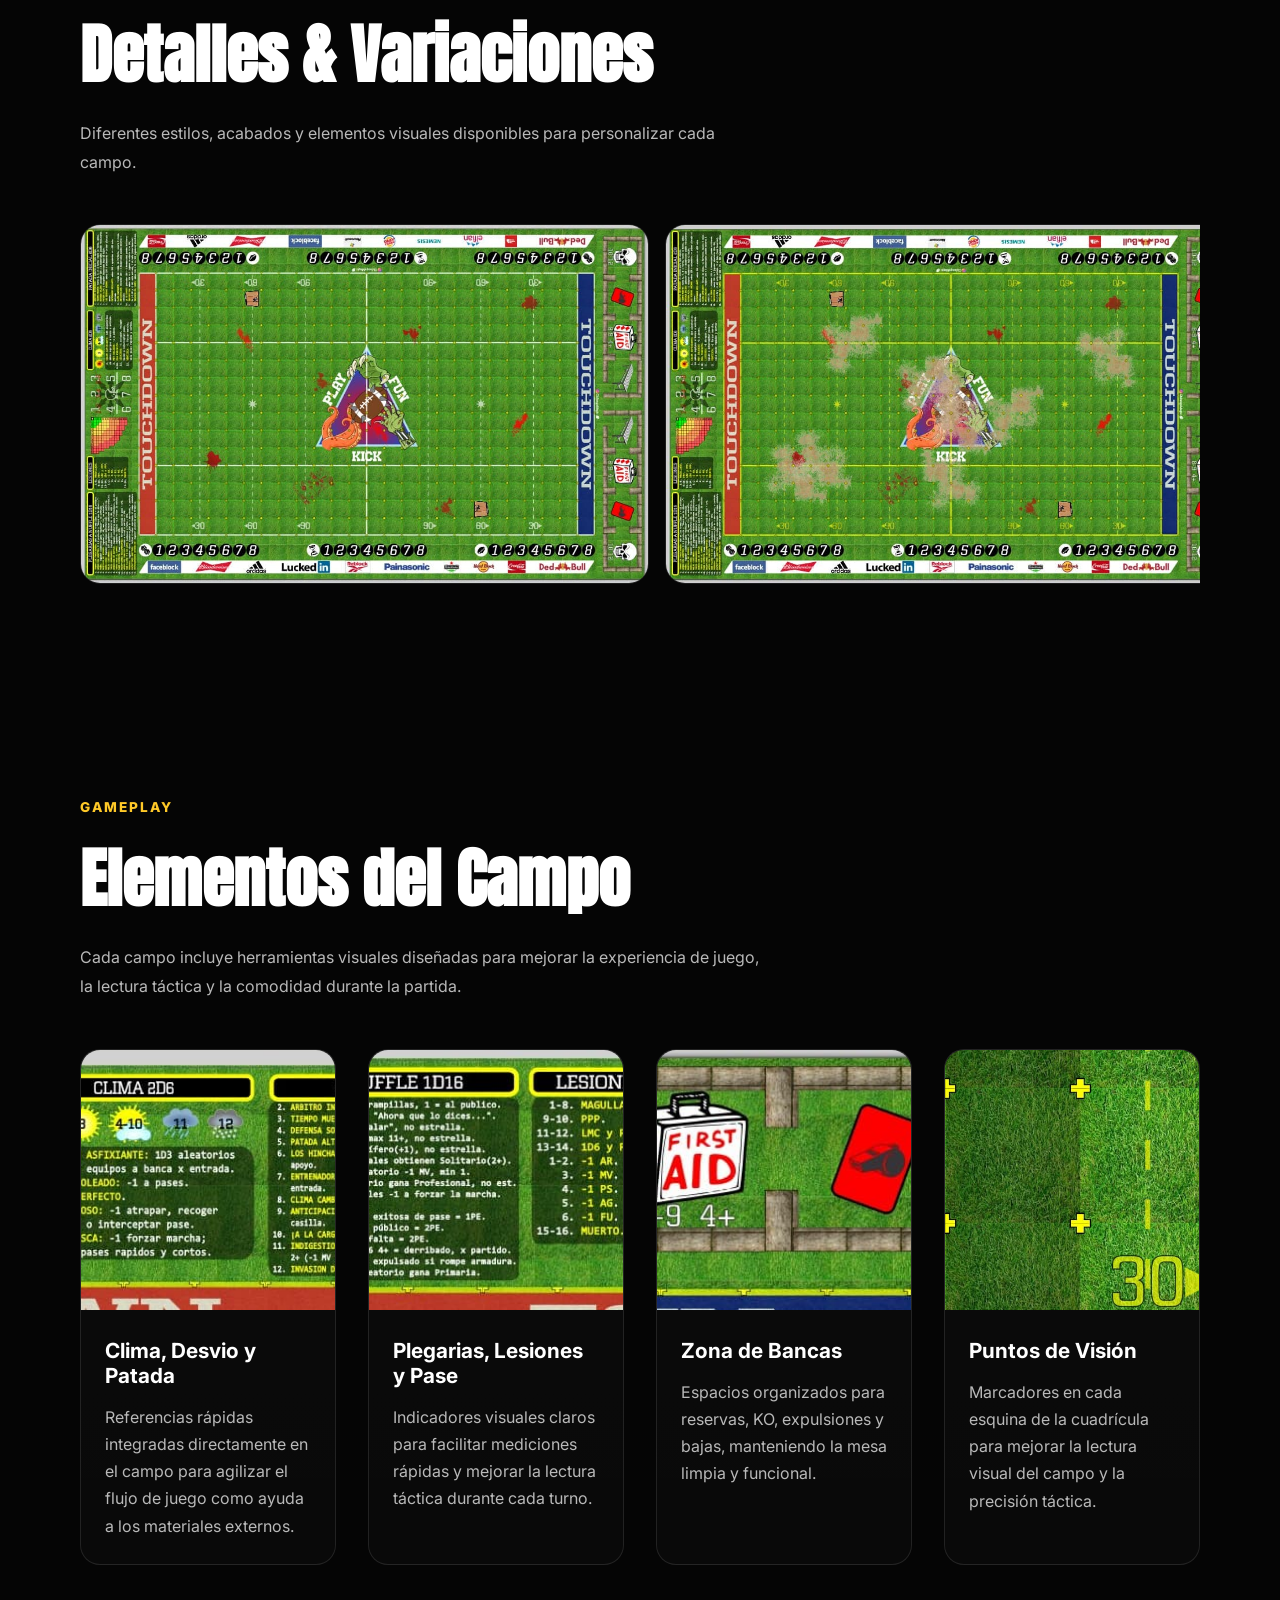
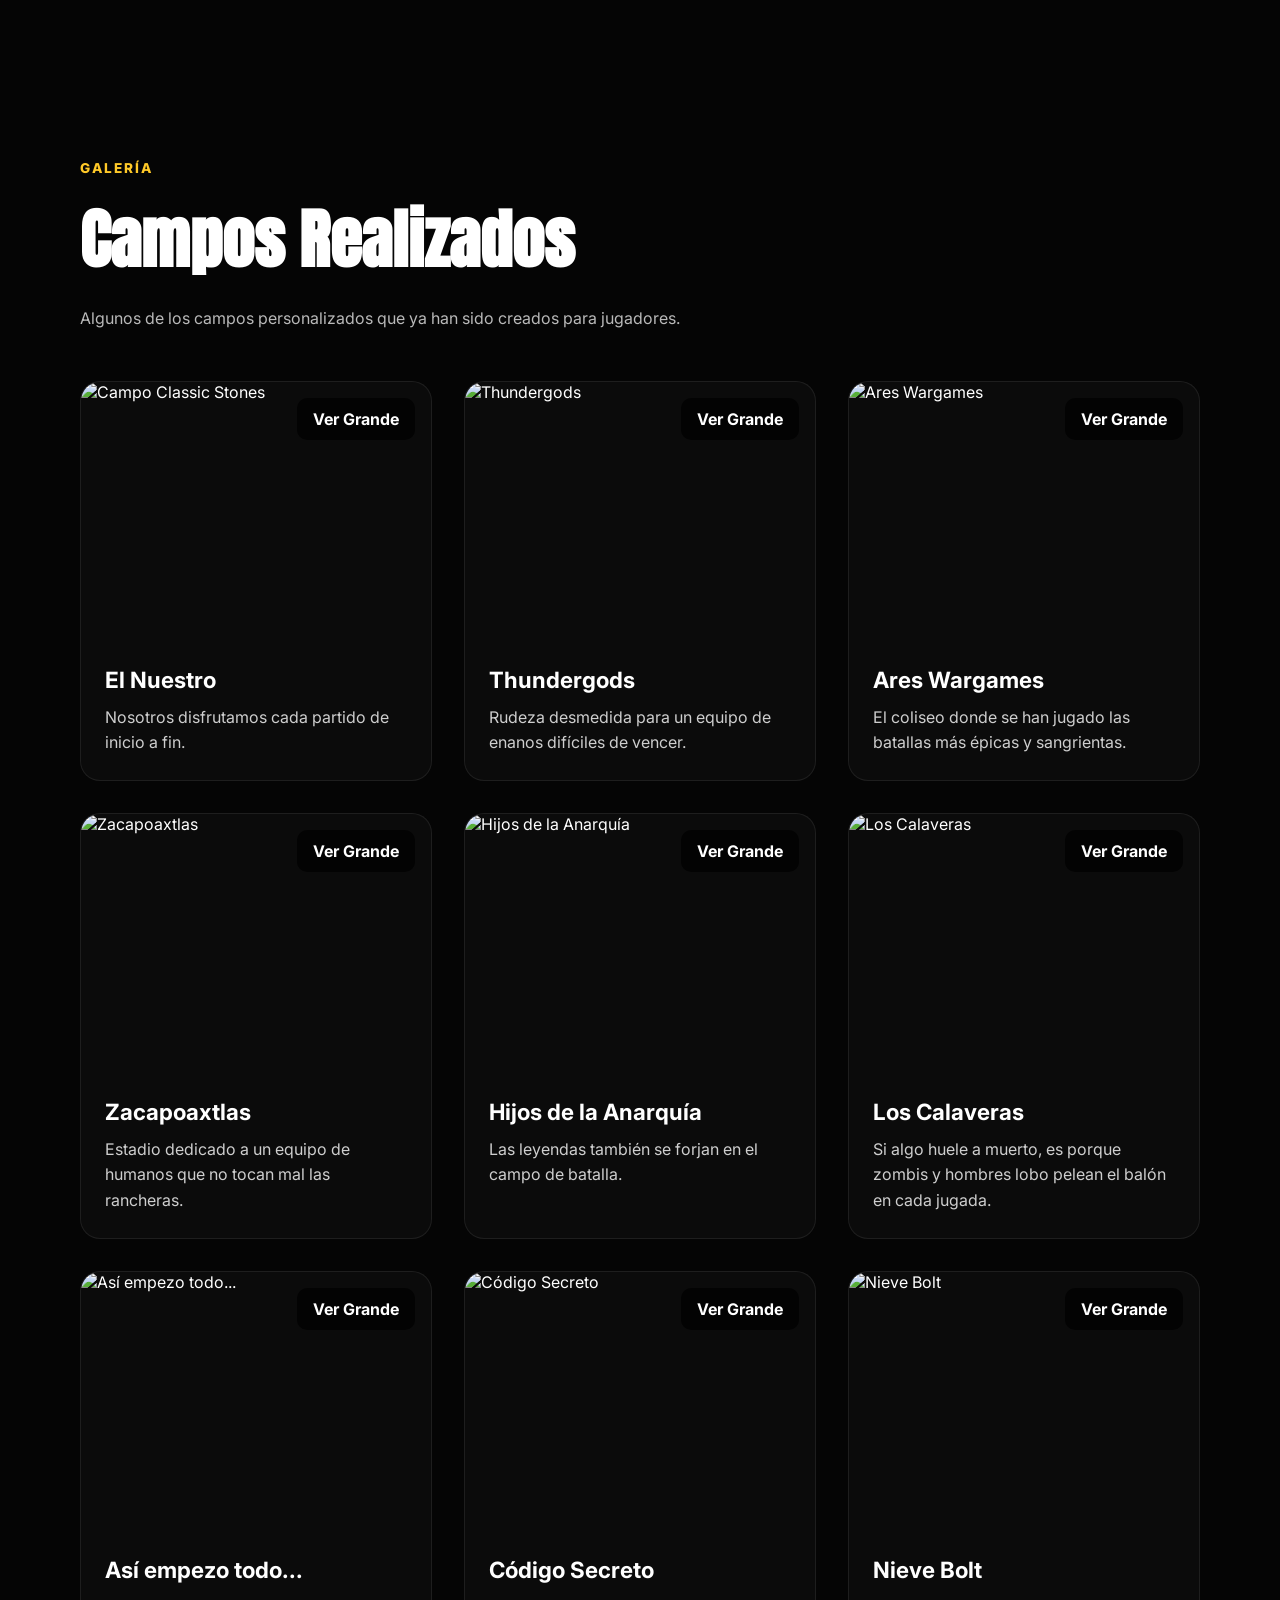
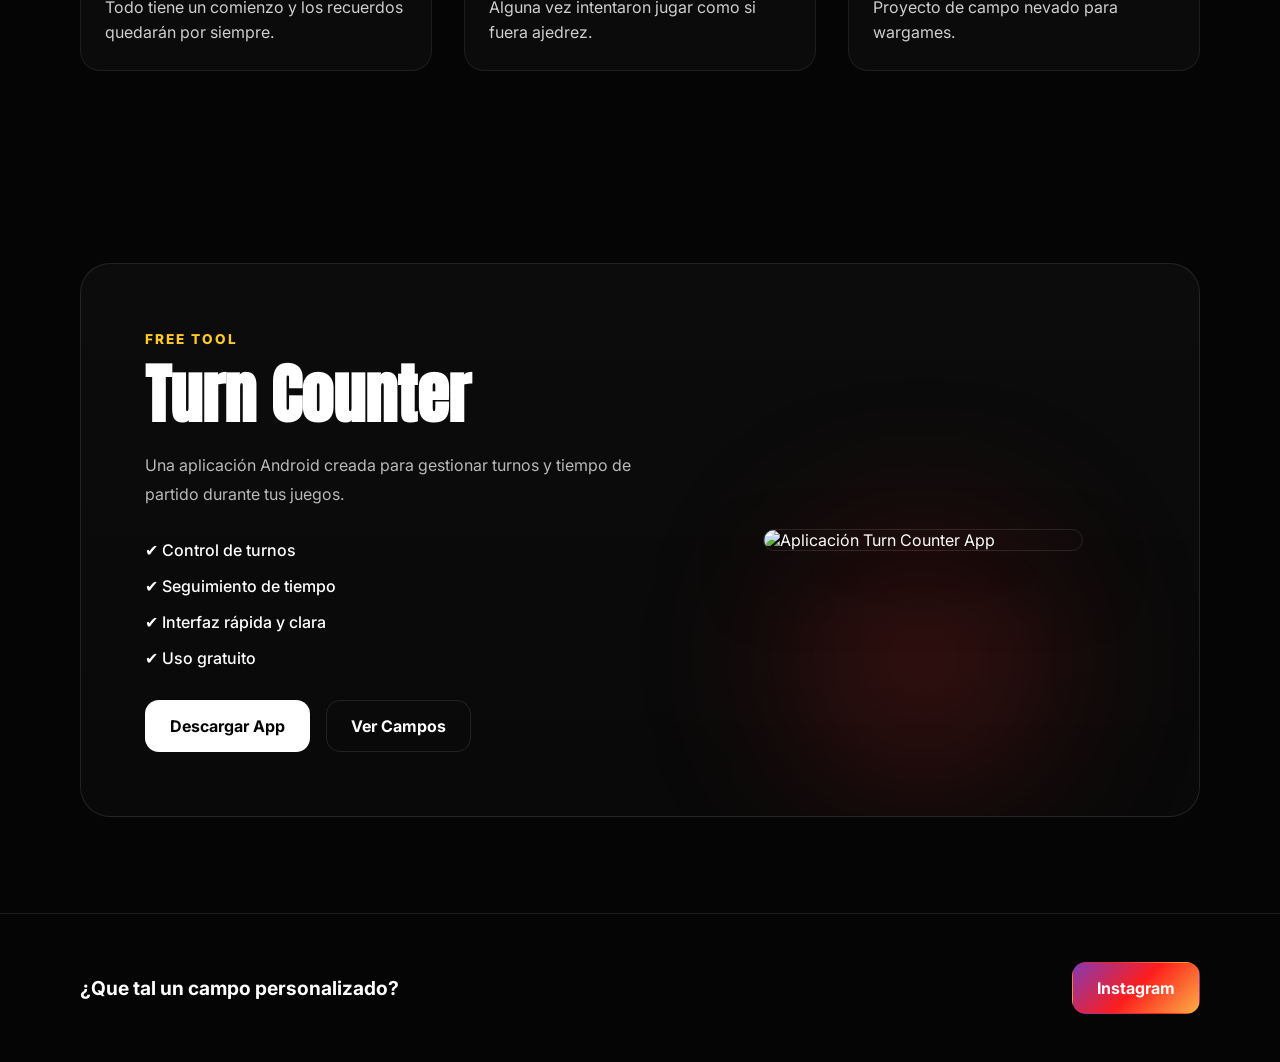
==== commit d696be6c: "Add gallery and favicon" ====
--- a/index.html
+++ b/index.html
@@ -58,10 +58,11 @@
     ========================== -->
     <header class="header">
       <div class="container">
-        <a href="#" class="logo">POWSKULL.com</a>
+        <a href="#" class="logo" >POWSKULL.com</a>
 
         <nav class="nav">
           <a href="#pitches">Campos</a>
+		  <a href="#app">App</a>
           <a
 			href="https://instagram.com/chilangomagic"
             target="_blank"
@@ -81,7 +82,7 @@
         <div class="container hero-content">
           <span class="hero-tag">Fantasy • Brutal • Tactical</span>
 
-          <h1>PLAY FUN KICK</h1>
+          <h1>PLAY FUN KICK   <img style="width:20%; display:inline-block" src="./assets/logo.png"/></h1>
 
           <p class="hero-description">
             El corazón del juego vive en el campo de batalla.
@@ -186,7 +187,7 @@
 
             <p>
               Campos diseñados para jugadores que quieren una mesa con
-              personalidad, brutalidad y presencia visual. <br/><small>*Las imagenes son solo representativas dado que el resultado depende del material de impresión.</small>
+              personalidad, brutalidad y presencia visual. <br/><small>*Las imágenes son solo representativas, dado que el resultado depende del material de impresión.</small>
             </p>
           </div>
 
@@ -275,7 +276,7 @@
 				<h3>Mars Border</h3>
 
 				<p>
-				  Un lugar inexplorado donde el caos es participe del juego.
+				  Un lugar inexplorado donde el caos es partícipe del juego.
 				  Lleva tu equipo fuera de este mundo.
 				</p>
 			  </div>
@@ -304,7 +305,7 @@
 				<h3>Jungle Ritual</h3>
 
 				<p>
-				  Un terreno salvaje lleno de energia tribal, ruinas y sacrificio ceremonial para partidos memorables
+				  Un terreno salvaje lleno de energía tribal, ruinas y sacrificio ceremonial para partidos memorables.
 				</p>
 			  </div>
 
@@ -324,8 +325,7 @@
       <h2>Detalles & Variaciones</h2>
 
       <p>
-        Diferentes estilos, acabados y elementos visuales
-        disponibles para personalizar cada campo.
+        Diferentes estilos, acabados y elementos visuales disponibles para personalizar cada campo.
       </p>
     </div>
 
@@ -452,9 +452,7 @@
           <h3>Clima, Desvio y Patada</h3>
 
           <p>
-            Referencias rápidas integradas directamente
-            en el campo para agilizar el flujo de juego
-            como ayuda a los materiales externos.
+            Referencias rápidas integradas directamente en el campo para agilizar el flujo de juego como ayuda a los materiales externos.
           </p>
         </div>
 
@@ -479,9 +477,7 @@
           <h3>Plegarias, Lesiones y Pase</h3>
 
           <p>
-            Indicadores visuales claros para facilitar
-            mediciones rápidas y mejorar la lectura
-            táctica durante cada turno.
+            Indicadores visuales claros para facilitar mediciones rápidas y mejorar la lectura táctica durante cada turno.
           </p>
         </div>
 
@@ -543,6 +539,253 @@
 
     </div>
 
+  </div>
+</section>
+
+<!-- =========================
+     SHOWCASE
+========================== -->
+<section class="showcase section" id="showcase">
+  <div class="container">
+    <div class="section-header">
+      <span class="section-label">GALERÍA</span>
+
+      <h2>Campos Realizados</h2>
+
+      <p>
+        Algunos de los campos personalizados que ya han sido creados
+        para jugadores.
+      </p>
+    </div>
+
+    <div class="showcase-grid">
+
+      <!-- ITEM -->
+      <article class="showcase-card">
+        <button
+          class="expand-button"
+          data-image="./assets/campo-01.jpg"
+          data-title="El Nuestro"
+        >
+          Ver Grande
+        </button>
+
+        <img
+          src="./assets/campo-01.jpg"
+          alt="Campo Classic Stones"
+          class="showcase-image"
+          loading="lazy"
+        />
+
+        <div class="showcase-content">
+          <h3>El Nuestro</h3>
+          <p>
+            Nosotros disfrutamos cada partido de inicio a fin.
+          </p>
+        </div>
+      </article>
+
+      <!-- ITEM -->
+      <article class="showcase-card">
+        <button
+          class="expand-button"
+          data-image="./assets/campo-02.jpg"
+          data-title="Thundergods"
+        >
+          Ver Grande
+        </button>
+
+        <img
+          src="./assets/campo-02.jpg"
+          alt="Thundergods"
+          class="showcase-image"
+          loading="lazy"
+        />
+
+        <div class="showcase-content">
+          <h3>Thundergods</h3>
+          <p>
+            Rudeza desmedida para un equipo de enanos difíciles de vencer.
+          </p>
+        </div>
+      </article>
+
+      <!-- ITEM -->
+      <article class="showcase-card">
+        <button
+          class="expand-button"
+          data-image="./assets/campo-03.jpg"
+          data-title="Ares Wargames"
+        >
+          Ver Grande
+        </button>
+
+        <img
+          src="./assets/campo-03.jpg"
+          alt="Ares Wargames"
+          class="showcase-image"
+          loading="lazy"
+        />
+
+        <div class="showcase-content">
+          <h3>Ares Wargames</h3>
+          <p>
+            El coliseo donde se han jugado las batallas más épicas y sangrientas.
+          </p>
+        </div>
+      </article>
+
+      <!-- ITEM -->
+      <article class="showcase-card">
+        <button
+          class="expand-button"
+          data-image="./assets/campo-04.jpg"
+          data-title="Zacapoaxtlas"
+        >
+          Ver Grande
+        </button>
+
+        <img
+          src="./assets/campo-04.jpg"
+          alt="Zacapoaxtlas"
+          class="showcase-image"
+          loading="lazy"
+        />
+
+        <div class="showcase-content">
+          <h3>Zacapoaxtlas</h3>
+          <p>
+            Estadio dedicado a un equipo de humanos que no tocan mal las rancheras.
+          </p>
+        </div>
+      </article>
+
+      <!-- ITEM -->
+      <article class="showcase-card">
+        <button
+          class="expand-button"
+          data-image="./assets/campo-05.jpg"
+          data-title="Hijos de la Anarquía"
+        >
+          Ver Grande
+        </button>
+
+        <img
+          src="./assets/campo-05.jpg"
+          alt="Hijos de la Anarquía"
+          class="showcase-image"
+          loading="lazy"
+        />
+
+        <div class="showcase-content">
+          <h3>Hijos de la Anarquía</h3>
+          <p>
+            Las leyendas también se forjan en el campo de batalla.
+          </p>
+        </div>
+      </article>
+
+      <!-- ITEM -->
+      <article class="showcase-card">
+        <button
+          class="expand-button"
+          data-image="./assets/campo-06.jpg"
+          data-title="Los Calaveras"
+        >
+          Ver Grande
+        </button>
+
+        <img
+          src="./assets/campo-06.jpg"
+          alt="Los Calaveras"
+          class="showcase-image"
+          loading="lazy"
+        />
+
+        <div class="showcase-content">
+          <h3>Los Calaveras</h3>
+          <p>
+            Si algo huele a muerto, es porque zombis y hombres lobo pelean el balón en cada jugada.
+          </p>
+        </div>
+      </article>
+
+      <!-- ITEM -->
+      <article class="showcase-card">
+        <button
+          class="expand-button"
+          data-image="./assets/campo-07.jpg"
+          data-title="Así empezo todo..."
+        >
+          Ver Grande
+        </button>
+
+        <img
+          src="./assets/campo-07.jpg"
+          alt="Así empezo todo..."
+          class="showcase-image"
+          loading="lazy"
+        />
+
+        <div class="showcase-content">
+          <h3>Así empezo todo...</h3>
+          <p>
+            Todo tiene un comienzo y los recuerdos quedarán por siempre.
+          </p>
+        </div>
+      </article>
+
+      <!-- ITEM -->
+      <article class="showcase-card">
+        <button
+          class="expand-button"
+          data-image="./assets/campo-08.jpg"
+          data-title="Código Secreto"
+        >
+          Ver Grande
+        </button>
+
+        <img
+          src="./assets/campo-08.jpg"
+          alt="Código Secreto"
+          class="showcase-image"
+          loading="lazy"
+        />
+
+        <div class="showcase-content">
+          <h3>Código Secreto</h3>
+          <p>
+            Alguna vez intentaron jugar como si fuera ajedrez.
+          </p>
+        </div>
+      </article>
+	  
+	        <!-- ITEM -->
+      <article class="showcase-card">
+        <button
+          class="expand-button"
+          data-image="./assets/otro-01.jpg"
+          data-title="Nieve Bolt"
+        >
+          Ver Grande
+        </button>
+
+        <img
+          src="./assets/otro-01.jpg"
+          alt="Nieve Bolt"
+          class="showcase-image"
+          loading="lazy"
+        />
+
+        <div class="showcase-content">
+          <h3>Nieve Bolt</h3>
+          <p>
+            Proyecto de campo nevado para wargames.
+          </p>
+        </div>
+      </article>
+	  
+    </div>
   </div>
 </section>
 
--- a/styles.css
+++ b/styles.css
@@ -1019,4 +1019,57 @@
 
     padding: 4rem;
   }
+}
+
+/* =========================================
+   SHOWCASE
+========================================= */
+
+.showcase-grid {
+  display: grid;
+  grid-template-columns: repeat(auto-fit, minmax(320px, 1fr));
+  gap: 2rem;
+}
+
+.showcase-card {
+  position: relative;
+  overflow: hidden;
+
+  border: 1px solid rgba(255,255,255,0.08);
+  border-radius: 20px;
+
+  background: rgba(15,15,15,0.7);
+
+  transition:
+    transform 0.3s ease,
+    border-color 0.3s ease;
+}
+
+.showcase-card:hover {
+  transform: translateY(-6px);
+
+  border-color: rgba(255,255,255,0.18);
+}
+
+.showcase-image {
+  width: 100%;
+  height: 260px;
+  object-fit: cover;
+
+  display: block;
+}
+
+.showcase-content {
+  padding: 1.5rem;
+}
+
+.showcase-content h3 {
+  margin-bottom: 0.75rem;
+
+  font-size: 1.4rem;
+}
+
+.showcase-content p {
+  opacity: 0.8;
+  line-height: 1.6;
 }
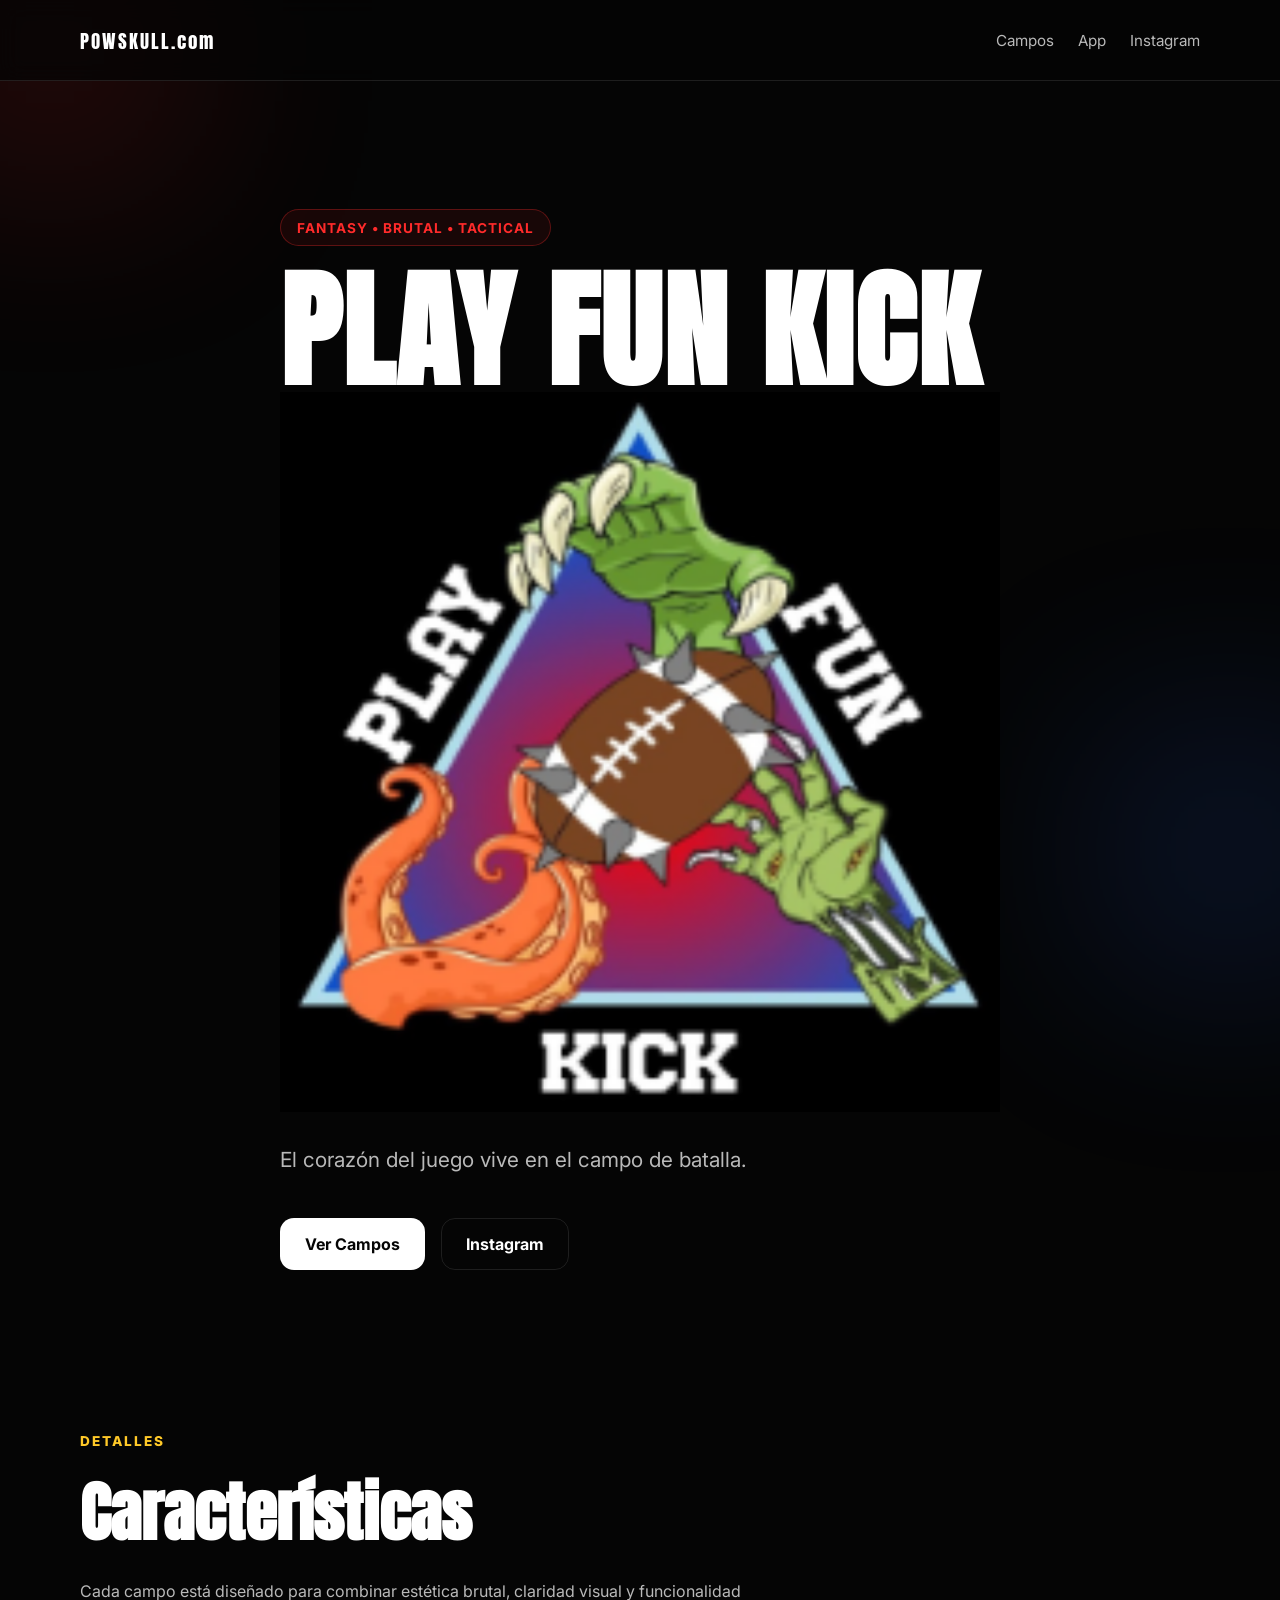
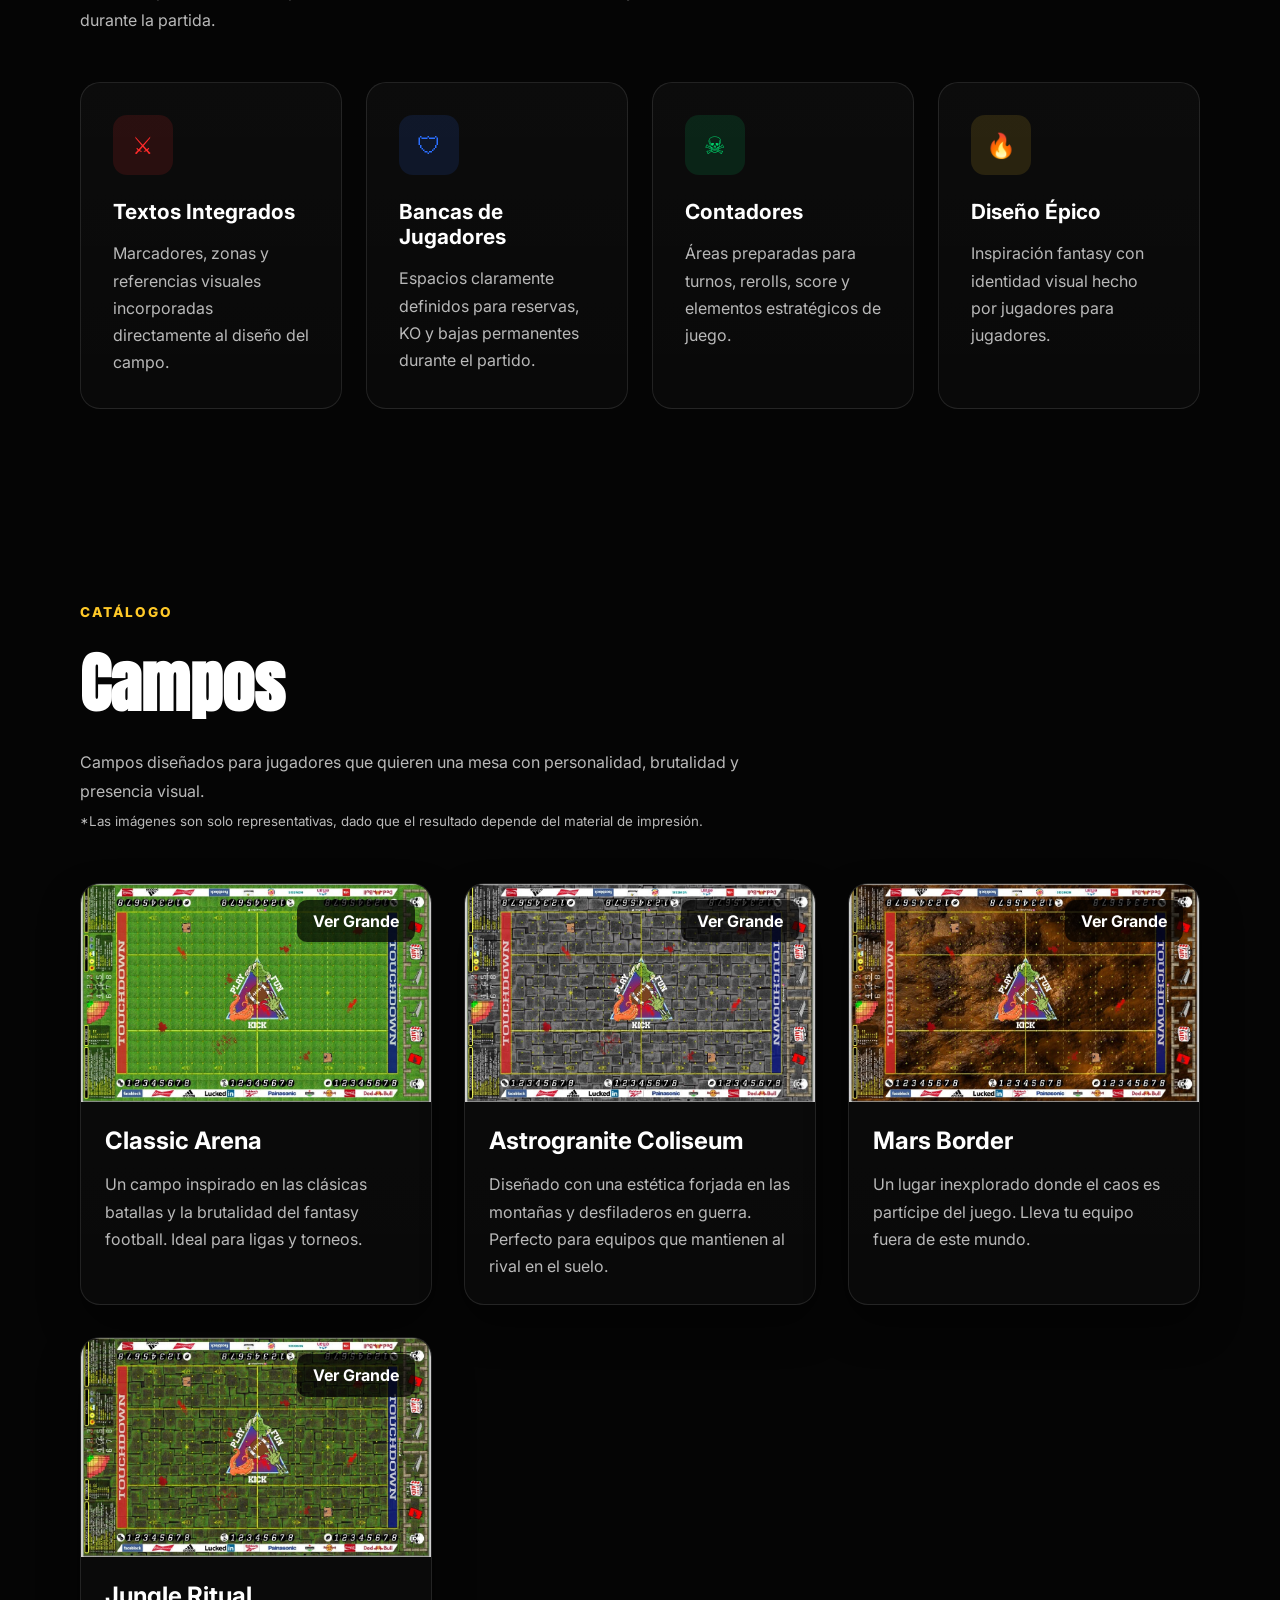
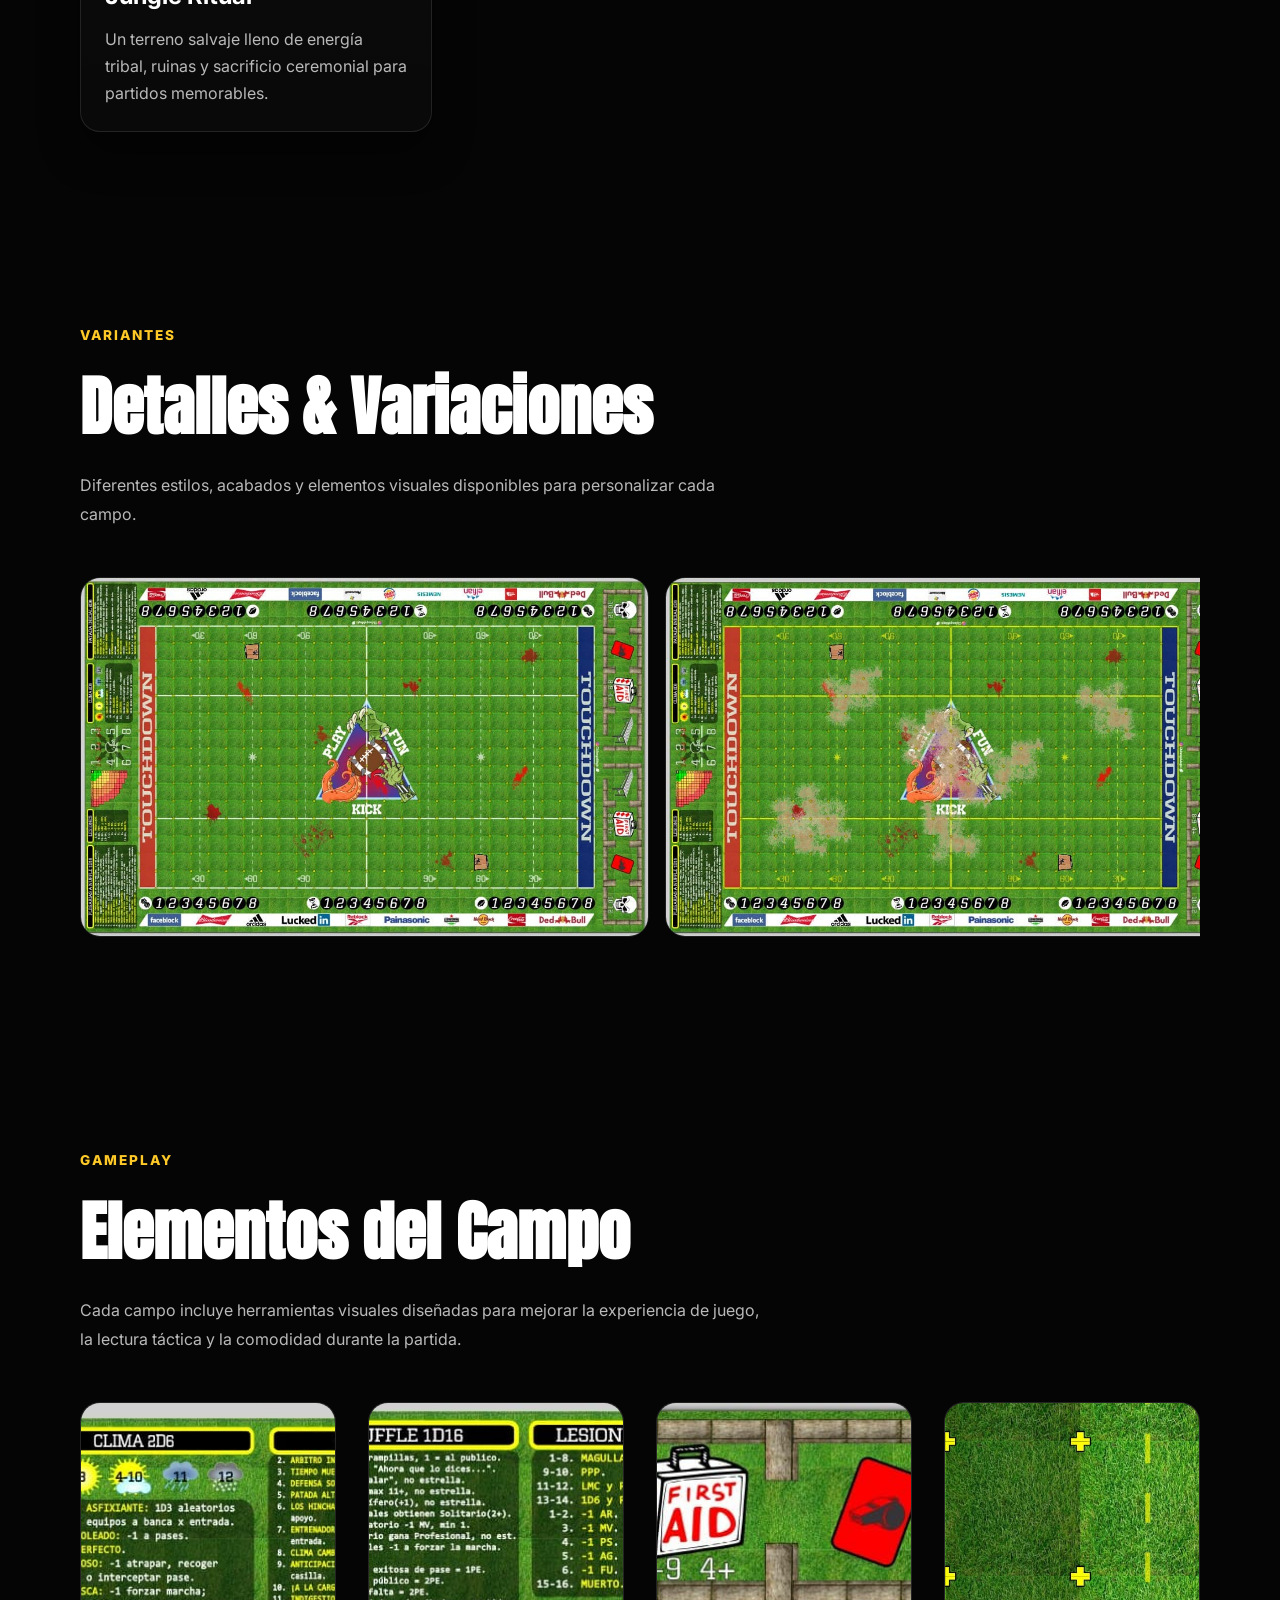
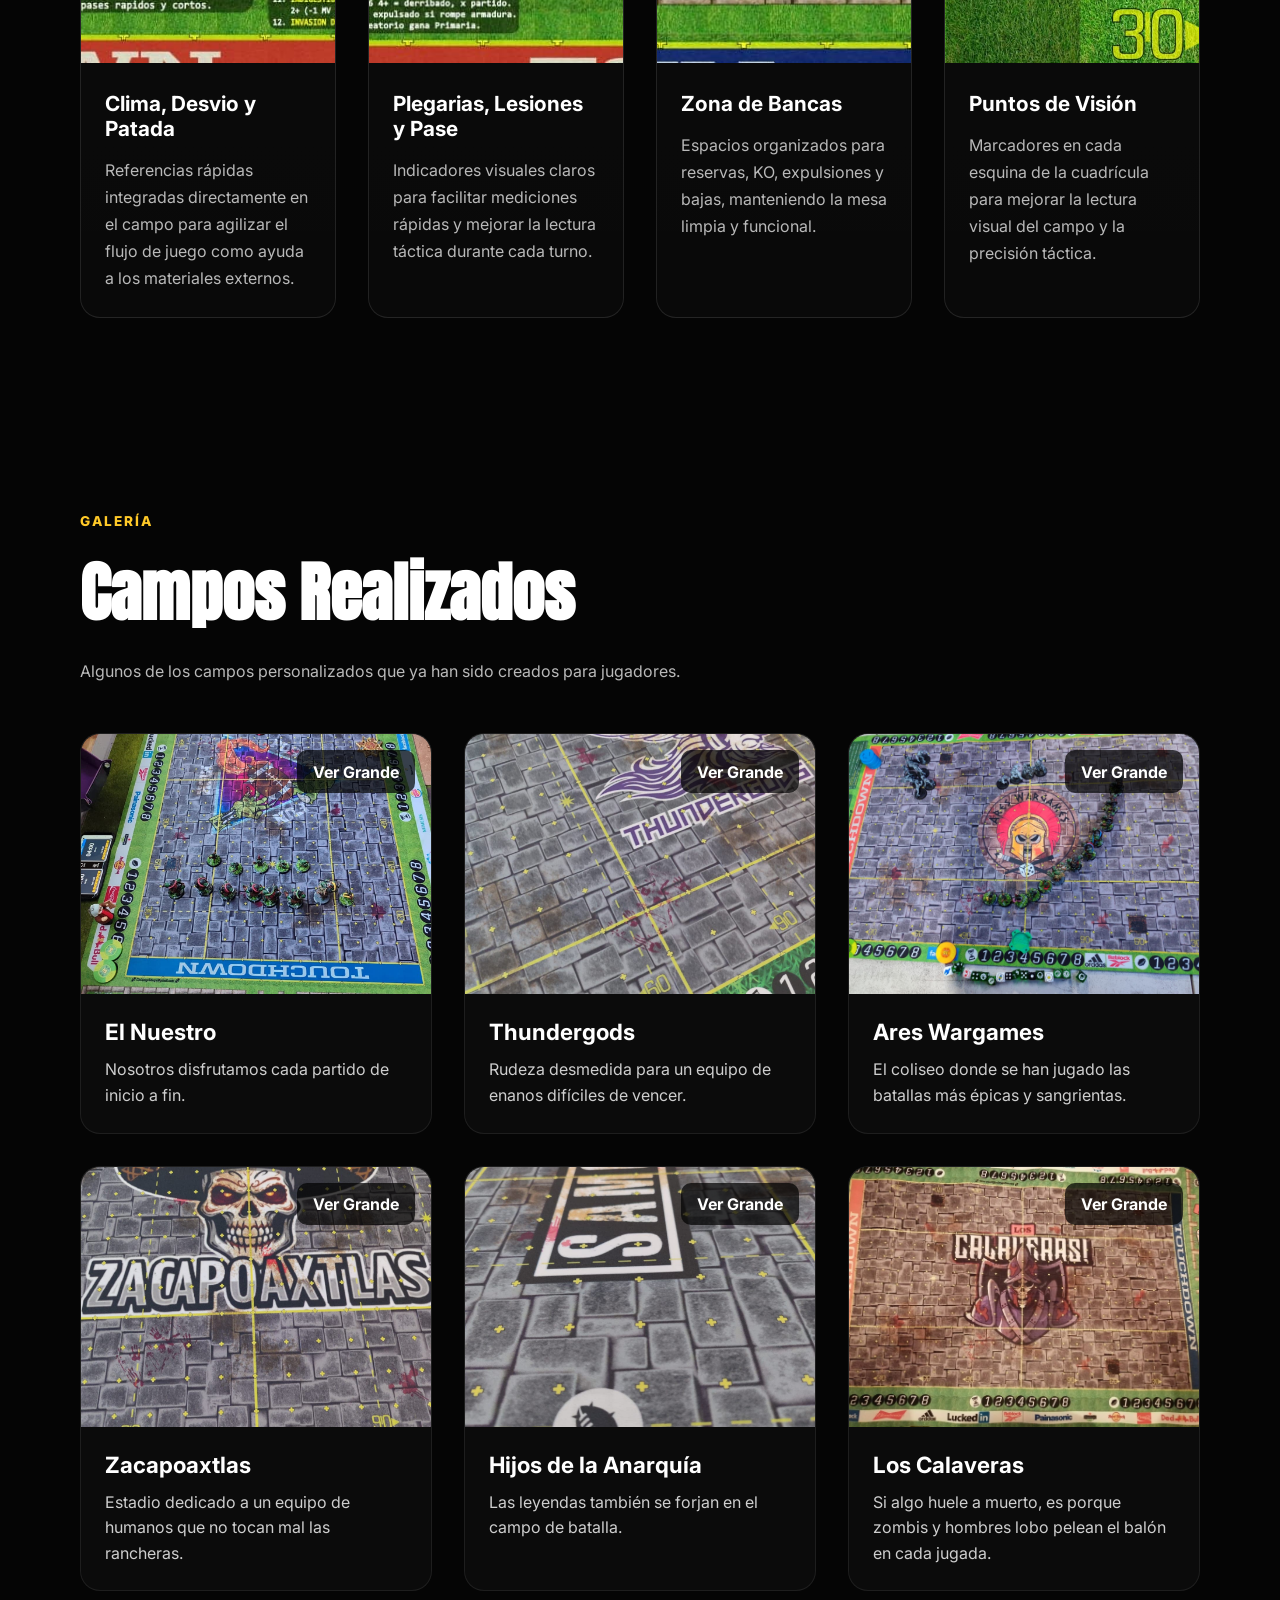
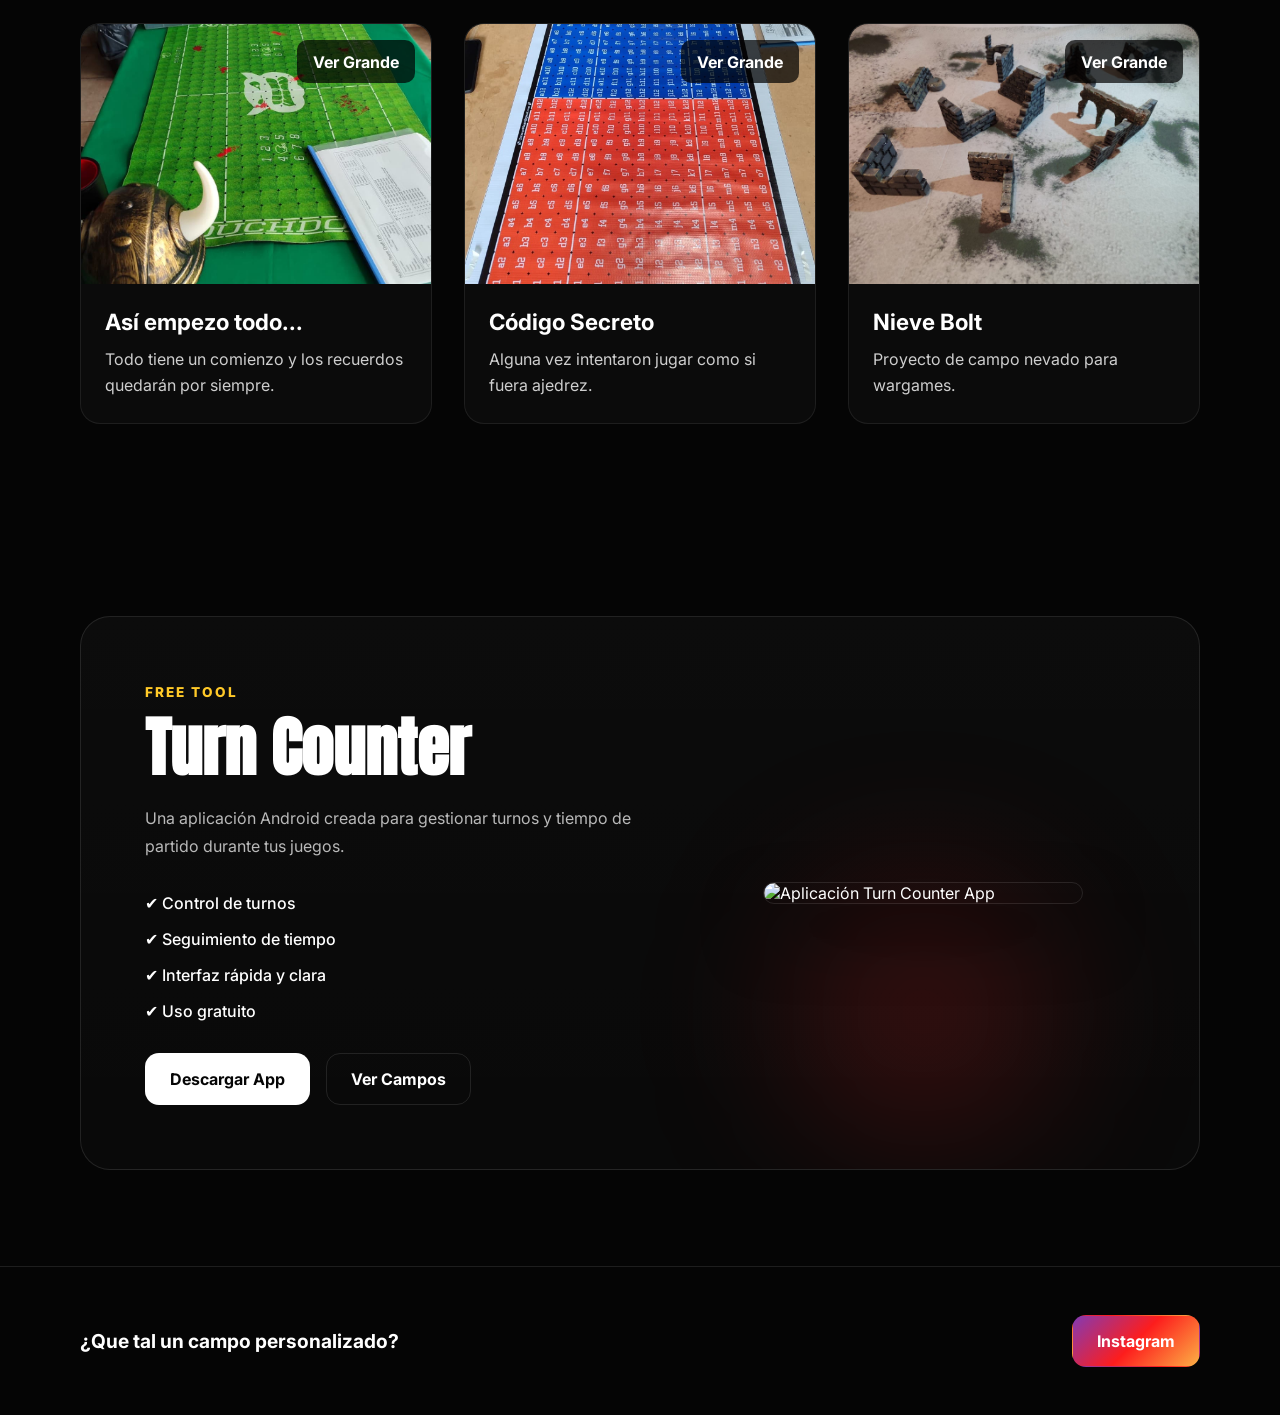
==== commit 87387ccc: "fix logo image" ====
--- a/index.html
+++ b/index.html
@@ -82,7 +82,13 @@
         <div class="container hero-content">
           <span class="hero-tag">Fantasy • Brutal • Tactical</span>
 
-          <h1>PLAY FUN KICK   <img style="width:20%; display:inline-block" src="./assets/logo.png"/></h1>
+                    <h1>PLAY FUN KICK  <img
+		  style="width:'20%'; display:inline-block"
+          src="./assets/logo.png"
+          alt="logo"
+          loading="lazy"
+        />
+</h1>
 
           <p class="hero-description">
             El corazón del juego vive en el campo de batalla.
@@ -919,4 +925,4 @@
     <!-- JS -->
     <script src="./main.js"></script>
   </body>
-</html>+</html>
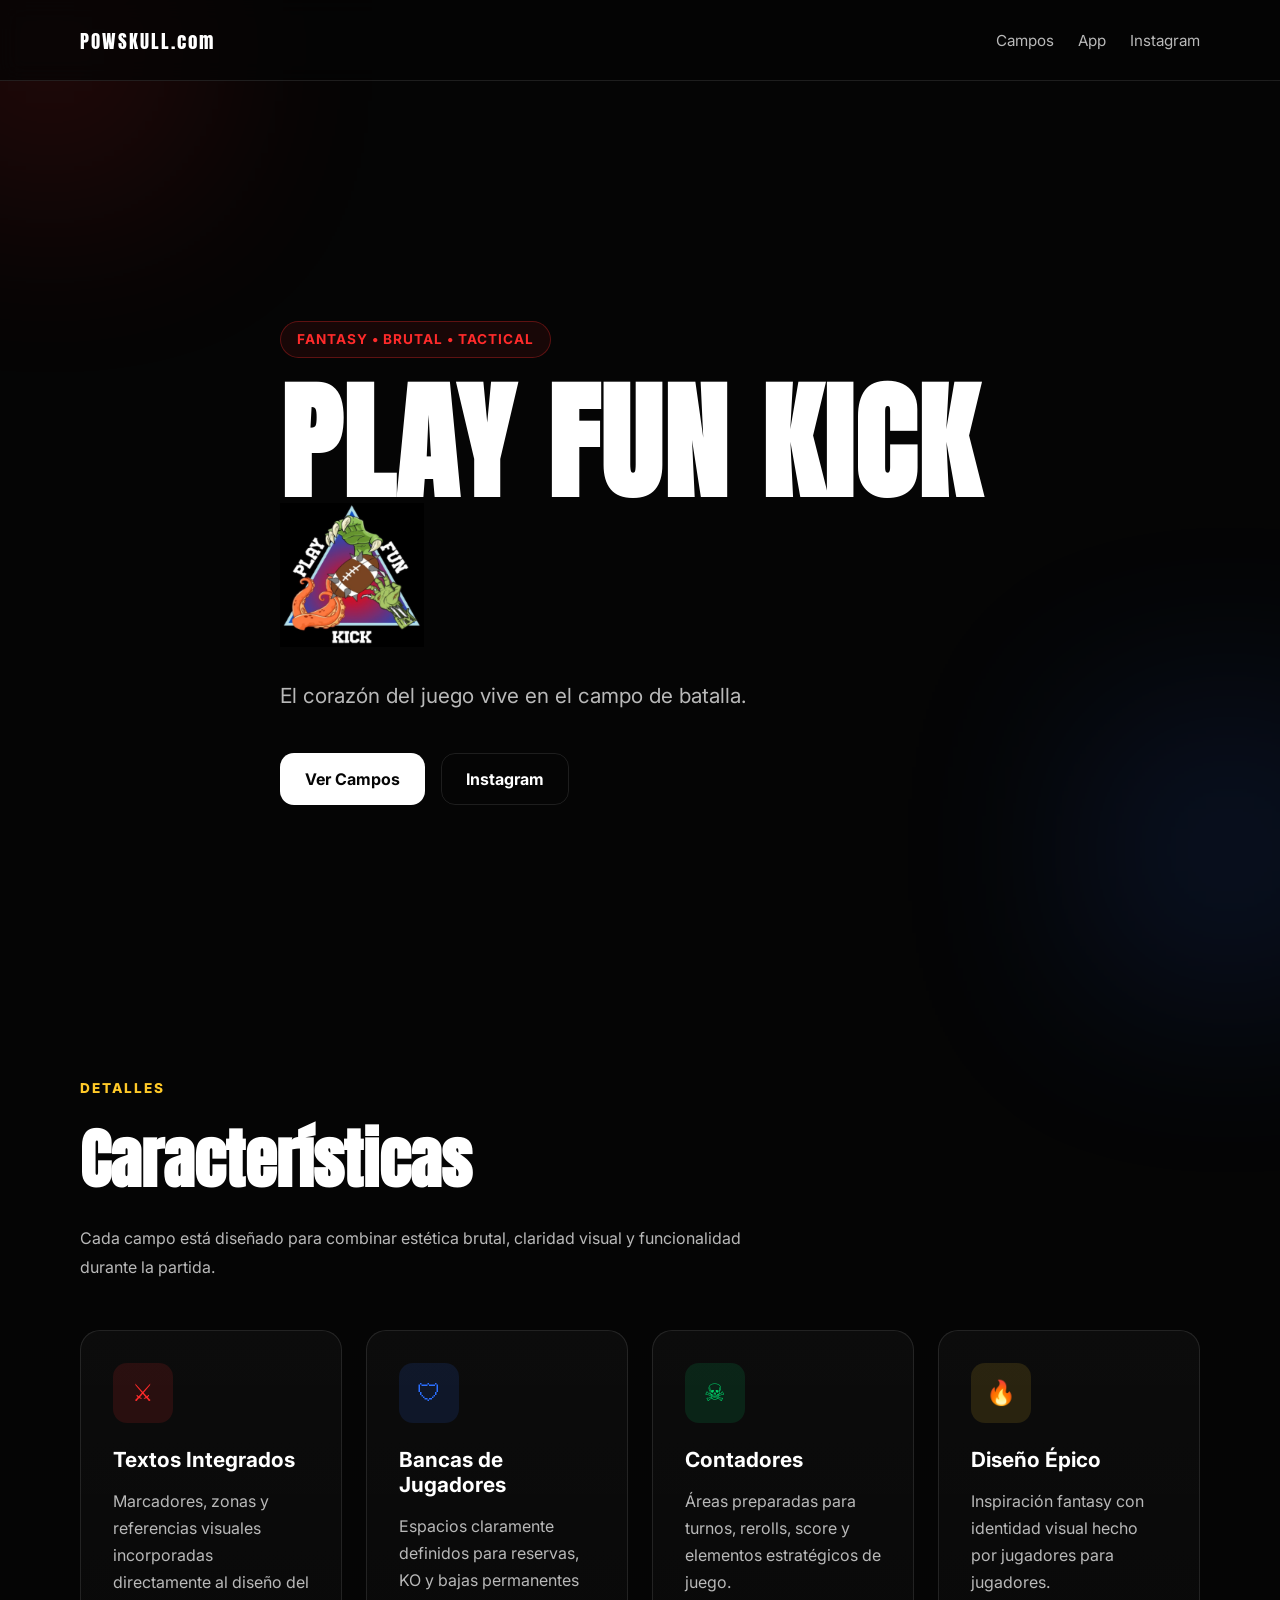
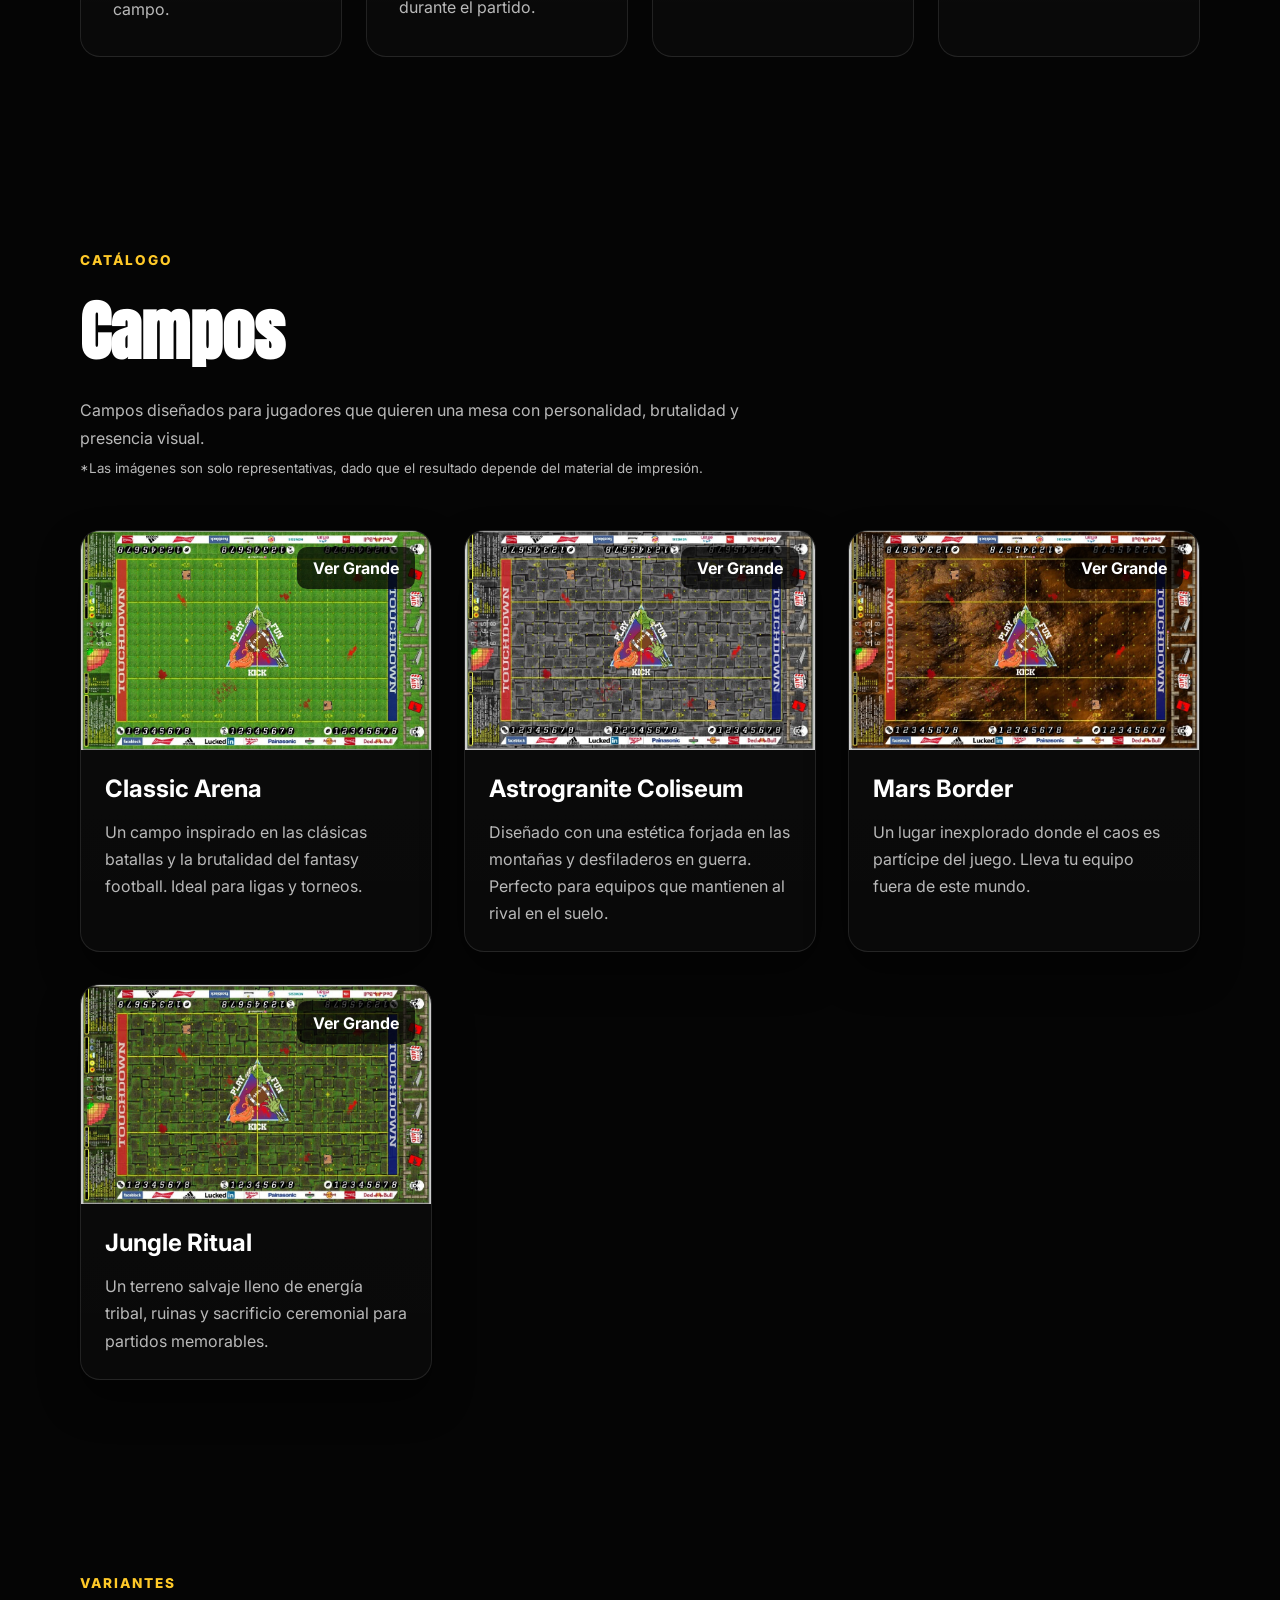
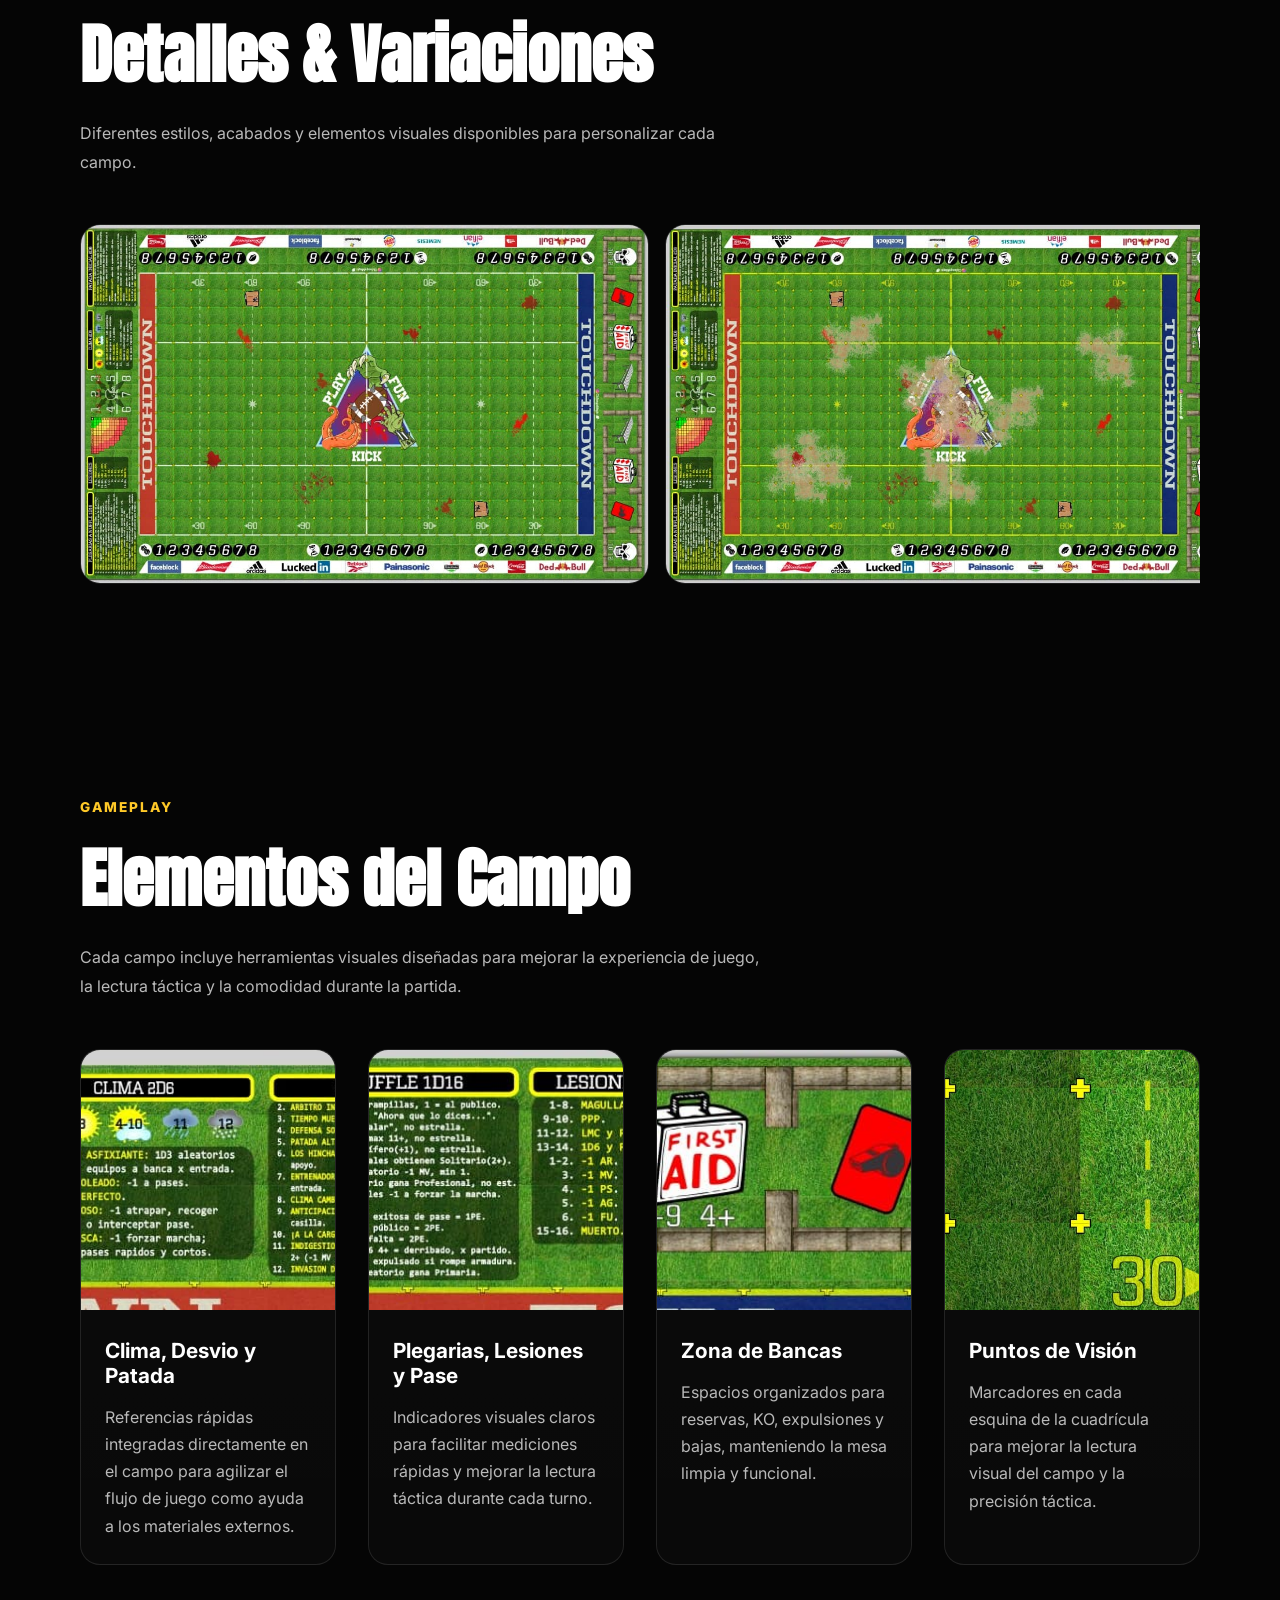
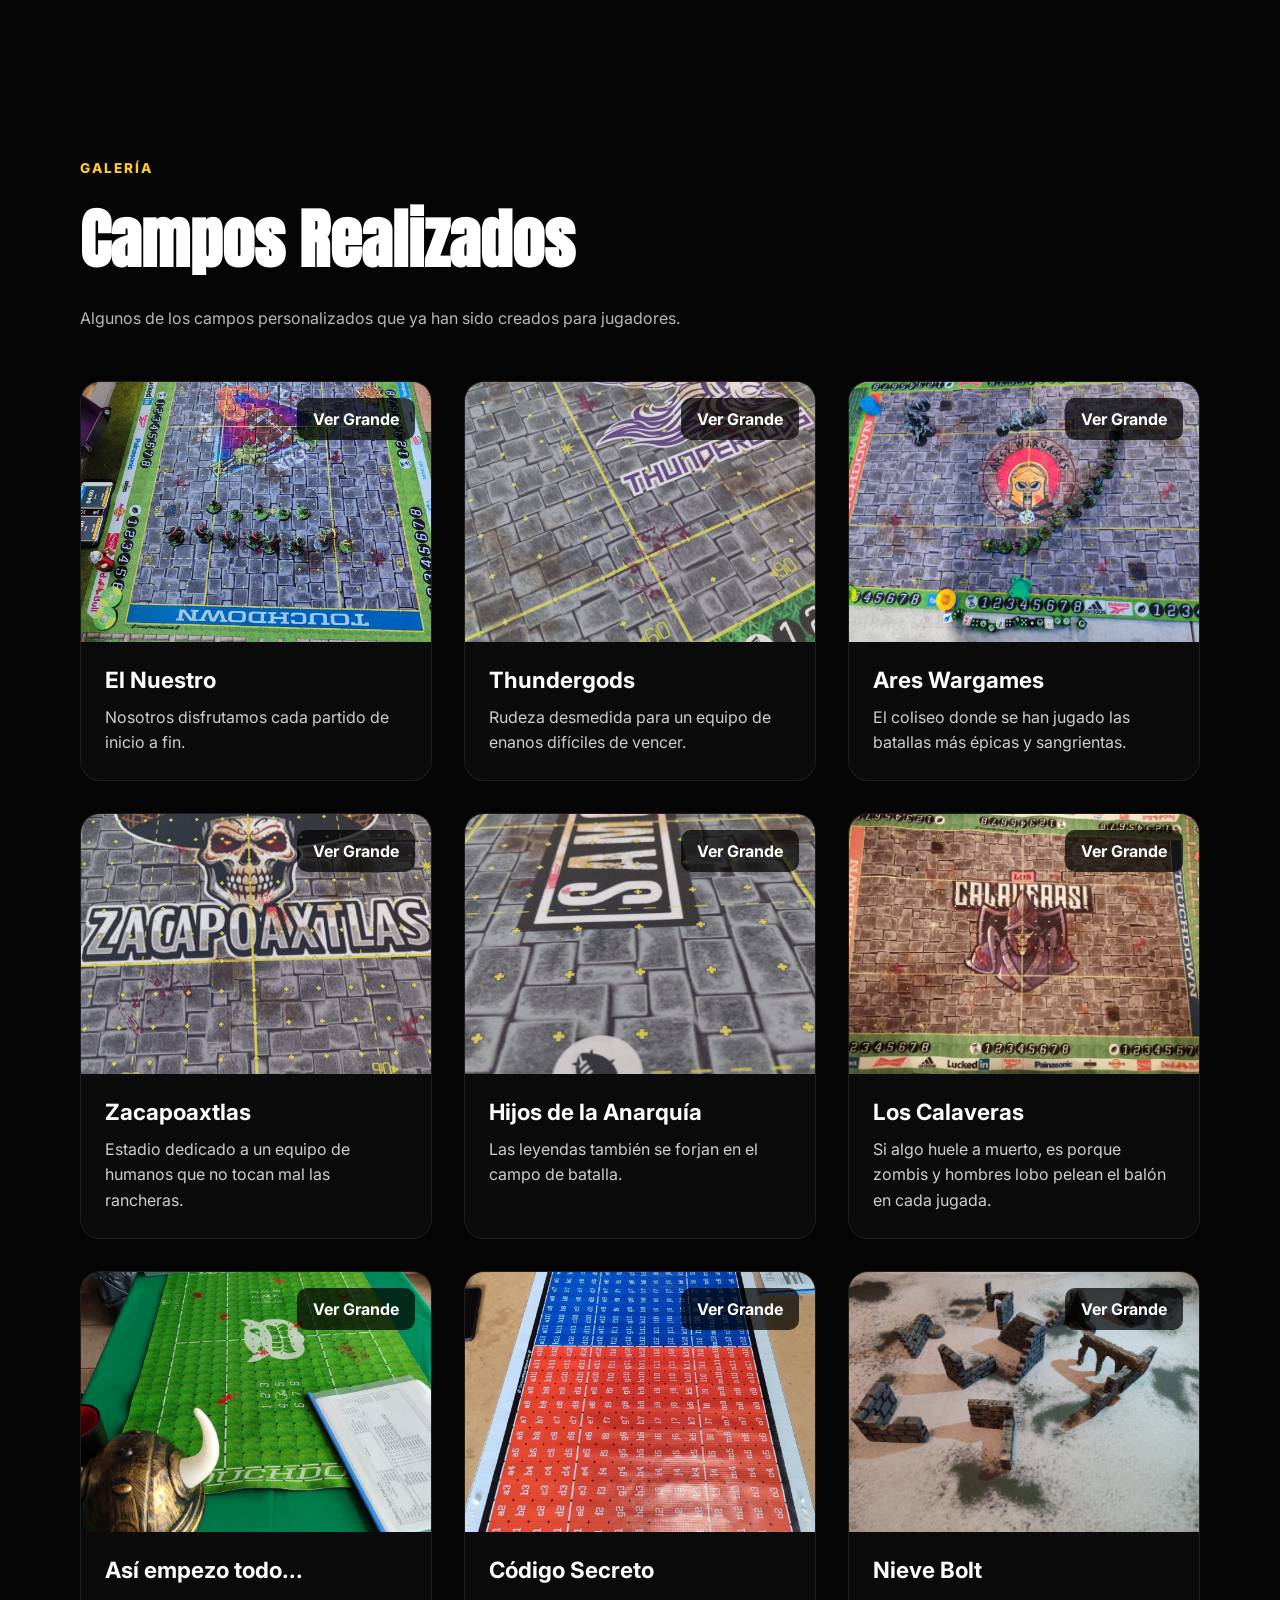
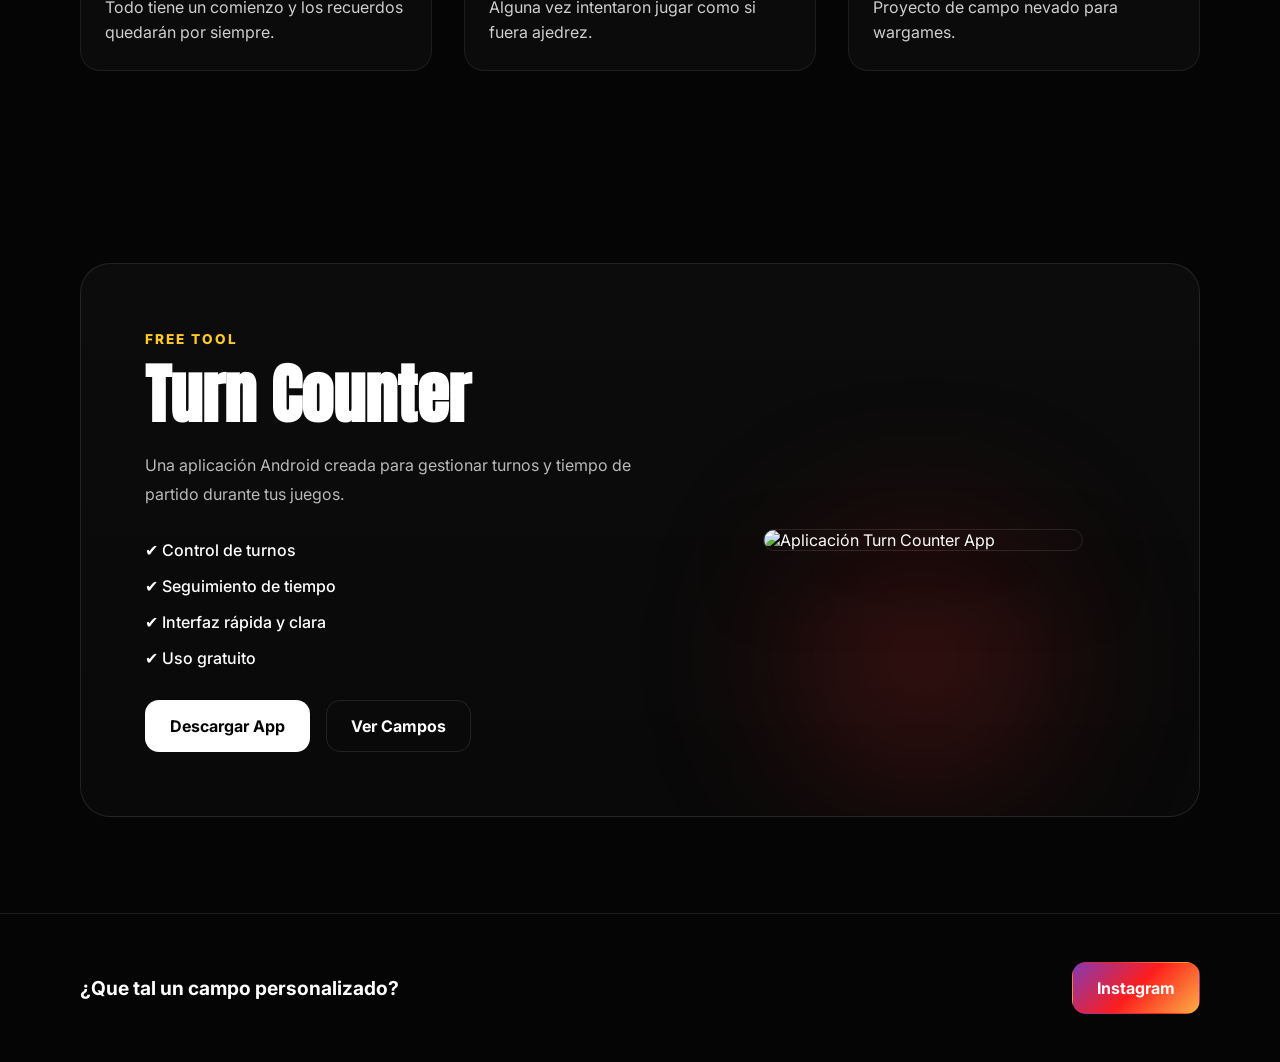
==== commit dcd31430: "fix logo image" ====
--- a/index.html
+++ b/index.html
@@ -83,7 +83,7 @@
           <span class="hero-tag">Fantasy • Brutal • Tactical</span>
 
                     <h1>PLAY FUN KICK  <img
-		  style="width:'20%'; display:inline-block"
+		  style="width:20%; display:inline-block"
           src="./assets/logo.png"
           alt="logo"
           loading="lazy"
